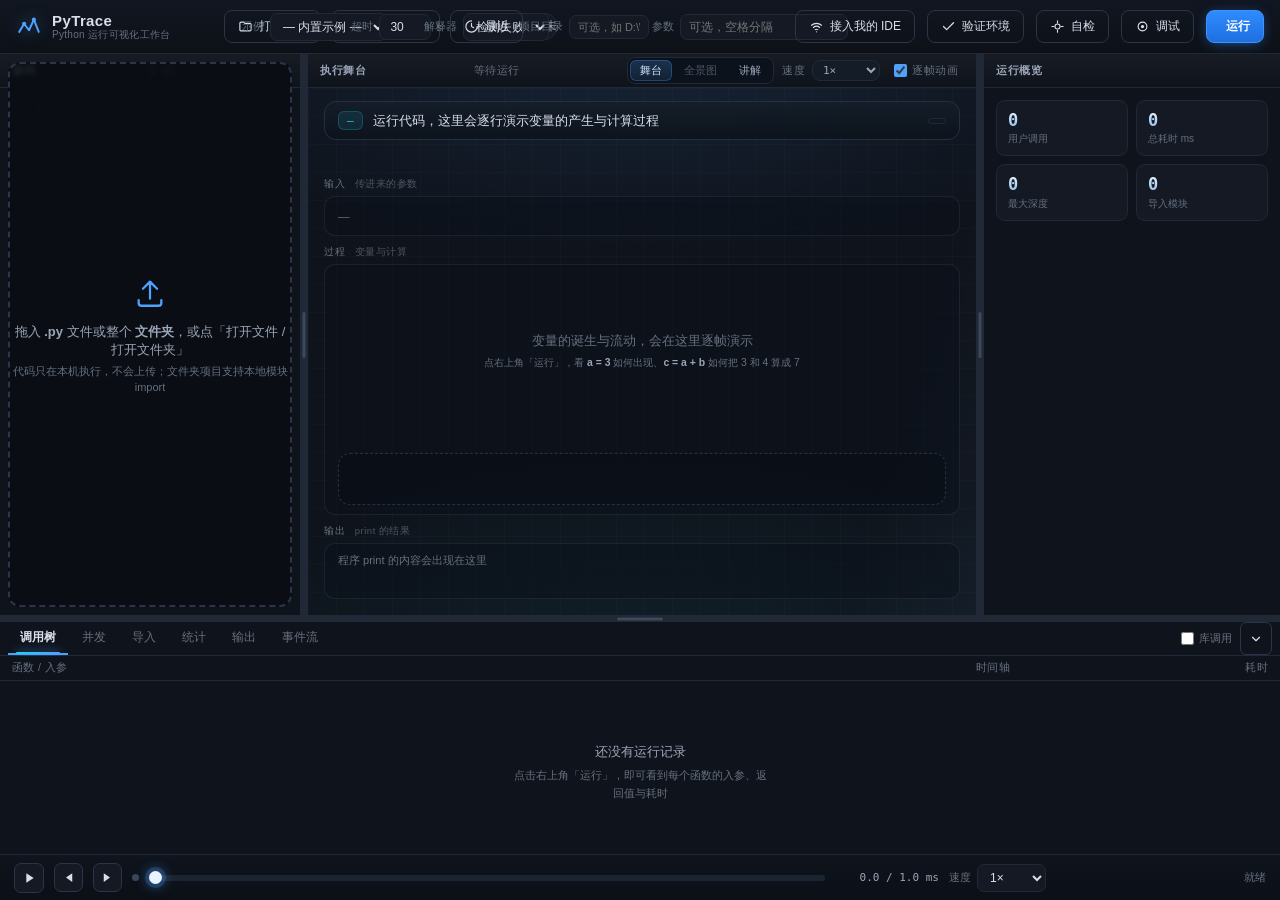
==== web/index.html @ df333ce7 "Add files via upload" ====
<!DOCTYPE html>
<html lang="zh-CN">
<head>
<meta charset="utf-8"/>
<meta name="viewport" content="width=device-width, initial-scale=1"/>
<title>PyTrace · Python 运行可视化工作台</title>
<link rel="icon" href="/web/favicon.svg" type="image/svg+xml"/>
<link rel="stylesheet" href="/web/style.css"/>
</head>
<body>
<div class="scan-beam" id="scanBeam"></div>
<div id="app">

  <!-- ================= 顶栏 ================= -->
  <header class="topbar">
    <div class="brand">
      <span class="logo">
        <svg viewBox="0 0 32 32" width="26" height="26" aria-hidden="true">
          <path d="M4 22 L10 12 L16 20 L22 7 L28 22" fill="none" stroke="currentColor" stroke-width="2.4"
                stroke-linecap="round" stroke-linejoin="round"/>
          <circle cx="10" cy="12" r="2.6" fill="currentColor"/>
          <circle cx="22" cy="7" r="2.6" fill="currentColor"/>
        </svg>
      </span>
      <div class="brand-text">
        <b>PyTrace <span class="demo-badge" id="demoBadge" hidden>在线演示</span></b>
        <small>Python 运行可视化工作台</small>
      </div>
    </div>

    <div class="filebar">
      <button class="btn ghost" id="btnOpen" title="打开本地 .py 文件（也可以直接拖进来）">
        <svg viewBox="0 0 24 24" width="15" height="15"><path d="M3 7a2 2 0 012-2h4l2 2h8a2 2 0 012 2v8a2 2 0 01-2 2H5a2 2 0 01-2-2z" fill="none" stroke="currentColor" stroke-width="1.8" stroke-linejoin="round"/></svg>
        打开文件
      </button>
      <button class="btn ghost" id="btnOpenDir" title="打开整个项目文件夹（支持本地模块 import）">
        <svg viewBox="0 0 24 24" width="15" height="15"><path d="M3 7a2 2 0 012-2h4l2 2h8a2 2 0 012 2v8a2 2 0 01-2 2H5a2 2 0 01-2-2z" fill="none" stroke="currentColor" stroke-width="1.8" stroke-linejoin="round"/></svg>
        打开文件夹
      </button>
      <div class="recent-wrap" id="recentWrap">
        <button class="btn ghost" id="btnRecent" title="最近打开的项目 / 文件，点一下直接恢复">
          <svg viewBox="0 0 24 24" width="15" height="15"><path d="M12 3a9 9 0 109 9M12 7v5l3.5 2" fill="none" stroke="currentColor" stroke-width="1.8" stroke-linecap="round"/></svg>
          最近
        </button>
        <div class="recent-panel" id="recentPanel" hidden>
          <div class="rp-head">
            <span>最近打开</span>
            <button id="rpClear" class="rp-clear" title="清空最近记录">清空</button>
          </div>
          <div class="rp-list" id="rpList"></div>
          <div class="rp-empty" id="rpEmpty">还没有记录 —— 打开文件夹 / 文件后会自动出现在这里</div>
        </div>
      </div>
      <span class="chip" id="fileChip">未选择文件</span>
      <select id="entrySel" hidden title="选择作为入口运行的文件"></select>
      <input type="file" id="fileInput" accept=".py,.txt" multiple hidden/>
      <input type="file" id="dirInput" webkitdirectory multiple hidden/>
    </div>

    <div class="runbar">
      <label class="mini">示例
        <select id="sampleSel"><option value="">— 内置示例 —</option></select>
      </label>
      <label class="mini">超时
        <input type="number" id="timeoutInput" value="30" min="1" max="120" step="1"/>s
      </label>
      <label class="mini" title="选一个能跑你这份代码的 Python（项目内虚拟环境 / IDE 配置的那个）">解释器
        <select id="interpSel"><option value="">自动检测中…</option></select>
      </label>
      <label class="mini" title="填你项目在磁盘上的真实路径，PyTrace 就会在你的项目目录里原地运行（相对路径、本地包、数据文件全部正常）">项目目录
        <input type="text" id="rootInput" placeholder="可选，如 D:\\work\\myproj" spellcheck="false"/>
      </label>
      <label class="mini" title="命令行参数（sys.argv）：脚本里用 argparse / sys.argv 接收参数时在这里填，多个参数用空格隔开，例如 -h 或 data.txt --verbose">参数
        <input type="text" id="argvInput" placeholder="可选，空格分隔" spellcheck="false"/>
      </label>
      <button class="btn ghost" id="btnLive" title="在你自己的 IDE / 终端里跑你的代码，PyTrace 把运行过程实时投到这里（环境 100% 是你自己的）">
        <svg viewBox="0 0 24 24" width="15" height="15"><path d="M4 10a12 12 0 0116 0M7 13.5a8 8 0 0110 0M10 17a4 4 0 014 0M12 20.5h.01" fill="none" stroke="currentColor" stroke-width="1.8" stroke-linecap="round"/></svg>
        接入我的 IDE
      </button>
      <button class="btn ghost" id="btnEnvCheck" title="用选中的解释器逐个验证代码里的 import，确认这份代码在你这里真的能跑">
        <svg viewBox="0 0 24 24" width="15" height="15"><path d="M4 12l5 5L20 6" fill="none" stroke="currentColor" stroke-width="2" stroke-linecap="round" stroke-linejoin="round"/></svg>
        验证环境
      </button>
      <button class="btn ghost" id="btnSelfTest" title="一键自检：逐步验证「解释器 → 探针 → 最小脚本采集」整条链路，每步给出命令与原始输出">
        <svg viewBox="0 0 24 24" width="15" height="15"><path d="M12 3v3M12 18v3M3 12h3M18 12h3M12 8a4 4 0 100 8 4 4 0 000-8z" fill="none" stroke="currentColor" stroke-width="1.8" stroke-linecap="round"/></svg>
        自检
      </button>
      <button class="btn ghost" id="btnDebug" title="断点调试：先在左边行号上点一下打红点，再点运行——程序会真的停在断点处等你（F8 继续 / F9 单步）">
        <svg viewBox="0 0 24 24" width="15" height="15"><circle cx="12" cy="12" r="7" fill="none" stroke="currentColor" stroke-width="1.8"/><circle cx="12" cy="12" r="2.6" fill="currentColor"/></svg>
        调试
      </button>
      <button class="btn primary" id="btnRun">
        <svg viewBox="0 0 24 24" width="15" height="15"><path d="M8 5l11 7-11 7z" fill="currentColor"/></svg>
        运行
      </button>
      <button class="btn danger" id="btnStop" hidden>
        <svg viewBox="0 0 24 24" width="13" height="13"><rect x="6" y="6" width="12" height="12" rx="1.5" fill="currentColor"/></svg>
        停止
      </button>
      <span class="chip py" id="pyChip" hidden></span>
      <span class="chip" id="verChip" title="当前 PyTrace 版本号：遇到问题时先确认两边版本一致" hidden></span>
    </div>
  </header>

  <!-- 调试工具条：只在"程序停在断点"时出现。人在看代码，代码在等他。 -->
  <div class="dbg-bar" id="dbgBar" hidden>
    <span class="dbg-dot"></span>
    <span class="dbg-msg" id="dbgMsg">已暂停</span>
    <div class="dbg-btns">
      <button class="dbg-btn go" id="dbgGo" title="继续运行到下一个断点（F8）">继续</button>
      <button class="dbg-btn" id="dbgOver" title="单步跳过：执行这一行，不进入它调用的函数（F9）">单步跳过</button>
      <button class="dbg-btn" id="dbgInto" title="单步进入：钻进这一行调用的函数里（Shift+F9）">单步进入</button>
      <button class="dbg-btn" id="dbgOut" title="单步跳出：把当前函数跑完，回到调用它的地方（Alt+F9）">单步跳出</button>
      <button class="dbg-btn stop" id="dbgStop" title="停止本次运行（已采集的过程会保留）">停止</button>
    </div>
    <span class="dbg-hint">暂停期间不计超时</span>
  </div>

  <!-- 变量时间旅行：点变量卡片上的 ⟲ 弹出，回答「这个值什么时候被谁改的」 -->
  <div class="vtt-panel" id="vttPanel" hidden>
    <div class="vtt-head">
      <span class="vtt-ico">🕘</span>
      <b id="vttName"></b>
      <span class="vtt-sub">的变化轨迹 · 点任意一条回到那一刻</span>
      <button id="vttClose" title="关闭（Esc）">×</button>
    </div>
    <div class="vtt-list" id="vttList"></div>
    <div class="vtt-empty" id="vttEmpty">这个变量在本次运行里没有记录到变化</div>
  </div>

  <!-- 内存引用图：点变量卡片上的 🔗 弹出，Python Tutor 式指针图（谁指向谁、谁和谁共享） -->
  <div class="ref-panel" id="refsPanel" hidden>
    <div class="ref-head">
      <span class="ref-ico">🔗</span>
      <b id="refsName"></b>
      <span class="ref-sub">内存引用图 · 虚线边 = 指向同一个对象（共享引用）</span>
      <button id="refsClose" title="关闭（Esc）">×</button>
    </div>
    <div class="ref-body" id="refsBody"></div>
    <div class="ref-legend">
      <span><i class="lg-line"></i>引用</span>
      <span><i class="lg-dash"></i>指向已有对象（共享 / 回边）</span>
      <span><i class="lg-alias"></i>与其他变量共享</span>
    </div>
    <div class="ref-empty" id="refsEmpty" hidden></div>
  </div>

  <!-- ================= 主体：左源码 / 中舞台 / 右详情 / 底部面板 ================= -->
  <main class="layout">

    <!-- 左：源码 -->
    <section class="pane pane-code">
      <div class="pane-head">
        <span class="ph-title">源码</span>
        <span class="ph-meta" id="codeMeta">—</span>
        <div class="ph-right">
          <button class="btn tiny ghost" id="btnCloseFile" title="关闭当前打开的文件/项目" hidden>
            <svg viewBox="0 0 24 24" width="12" height="12"><path d="M6 6l12 12M18 6L6 18" fill="none" stroke="currentColor" stroke-width="2" stroke-linecap="round"/></svg>
            关闭
          </button>
        </div>
      </div>
      <div class="code-wrap">
        <!-- 文件树：显示已打开的单文件 / 文件夹项目内容 -->
        <aside class="filetree" id="fileTree" hidden>
          <div class="ft-head">
            <span>文件</span>
            <span class="ft-cnt" id="ftCount"></span>
          </div>
          <div class="ft-body" id="ftBody"></div>
        </aside>
        <div class="editor" id="editor">
          <div class="ft-handle" id="ftHandle" title="展开文件树">›</div>
          <svg class="flow-layer" id="flowLayer" aria-hidden="true"></svg>
          <div class="exec-cursor" id="execCursor"></div>
          <div class="lines" id="lines"></div>
        </div>
      </div>
      <div class="dropzone" id="dropzone">
        <div class="dz-inner">
          <svg viewBox="0 0 24 24" width="34" height="34"><path d="M12 16V4m0 0L7 9m5-5l5 5M4 17v2a2 2 0 002 2h12a2 2 0 002-2v-2" fill="none" stroke="currentColor" stroke-width="1.6" stroke-linecap="round" stroke-linejoin="round"/></svg>
          <p>拖入 <b>.py</b> 文件或整个 <b>文件夹</b>，或点「打开文件 / 打开文件夹」</p>
          <small>代码只在本机执行，不会上传；文件夹项目支持本地模块 import</small>
        </div>
      </div>
    </section>

    <!-- 可拖拽分隔条：拖动调节左栏宽度，双击复位 -->
    <div class="vdrag" id="dragL" title="拖动调节源码栏宽度 · 双击复位"></div>

    <!-- 中：执行舞台 -->
    <section class="pane pane-stage">
      <div class="pane-head">
        <span class="ph-title">执行舞台</span>
        <span class="ph-meta" id="stageMeta">等待运行</span>
        <div class="ph-right">
          <div class="seg" id="stageSeg" title="「舞台」看逐行执行；「全景图」看整个项目谁调用谁、跑过哪些文件；「讲解」不运行也能逐段读懂代码">
            <button class="seg-b active" data-view="stage">舞台</button>
            <button class="seg-b" data-view="graph">全景图</button>
            <button class="seg-b" data-view="doc">讲解</button>
          </div>
          <label class="switch" id="stageSpeedWrap" title="手动调节动画播放速度">
            <span class="spd-lab">速度</span>
            <select id="stageSpeed">
              <option value="0.5">0.5×</option>
              <option value="0.75">0.75×</option>
              <option value="1" selected>1×</option>
              <option value="1.5">1.5×</option>
              <option value="2">2×</option>
              <option value="3">3×</option>
            </select>
          </label>
          <label class="switch" id="stageAnimToggle" title="关闭后只显示结果，不播放逐帧动画">
            <input type="checkbox" id="stageAnim" checked/><span>逐帧动画</span>
          </label>
        </div>
      </div>

      <div class="stage" id="stage">
        <div class="stage-bg"></div>

        <!-- 当前执行行 -->
        <div class="stage-head" id="stageHead">
          <span class="sh-no" id="shNo">—</span>
          <code class="sh-code" id="shCode">运行代码，这里会逐行演示变量的产生与计算过程</code>
          <span class="sh-badge" id="shBadge"></span>
        </div>

        <!-- 作用域面包屑 + 传参提示 -->
        <div class="stage-scope" id="stageScope"></div>

        <!-- 新手说明卡片：这一步在干什么 -->
        <div class="stage-explain" id="stageExplain" hidden>
          <span class="se-icon">💡</span>
          <div class="se-body" id="stageExplainBody"></div>
        </div>

        <!-- 演出画布：输入 / 过程 / 输出 三块 -->
        <div class="stage-canvas">
          <div class="blk blk-in">
            <span class="blk-t">输入<i>传进来的参数</i></span>
            <div class="blk-b in-box" id="stageIn"><span class="in-ph">—</span></div>
          </div>
          <div class="blk blk-proc">
            <span class="blk-t">过程<i>变量与计算</i></span>
            <div class="blk-b proc-box">
              <div class="vars" id="stageVars"></div>
              <div class="expr" id="stageExpr"></div>
            </div>
          </div>
          <div class="blk blk-out">
            <span class="blk-t">输出<i>print 的结果</i></span>
            <div class="blk-b out-box" id="stageOut">
              <span class="ob-ph" id="stageOutPh">程序 print 的内容会出现在这里</span>
              <div class="ob-lines" id="stageOutLines"></div>
            </div>
          </div>
        </div>

        <!-- 飞行气泡层 -->
        <div class="stage-fx" id="stageFx"></div>

        <div class="stage-empty" id="stageEmpty">
          <p>变量的诞生与流动，会在这里逐帧演示</p>
          <small>点右上角「运行」，看 <b>a = 3</b> 如何出现、<b>c = a + b</b> 如何把 3 和 4 算成 7</small>
        </div>

        <!-- ============ 项目全景图：谁调用谁 + 运行覆盖 ============ -->
        <div class="graph-view" id="graphView" hidden>
          <div class="gv-bar">
            <div class="gv-head">
              <b>项目全景图</b>
              <small id="gvSub">—</small>
            </div>
            <div class="gv-legend">
              <span class="lg"><i class="dot start"></i>启动入口</span>
              <span class="lg"><i class="dot mod"></i>模块</span>
              <span class="lg"><i class="dot orph"></i>独立脚本</span>
              <span class="lg"><i class="ln imp"></i>import</span>
              <span class="lg"><i class="ln call"></i>调用</span>
              <span class="lg"><i class="ln spawn" title="代码里以字符串路径启动它（subprocess / os.system）"></i>子进程启动</span>
            </div>
            <div class="gv-acts">
              <label class="mini" title="一次最多跑多少个入口（每个入口都是一次真实执行，大项目会慢）">上限
                <select id="gvLimit">
                  <option value="5">5 个</option>
                  <option value="10" selected>10 个</option>
                  <option value="20">20 个</option>
                  <option value="999">全部</option>
                </select>
              </label>
              <button class="btn tiny ghost" id="gvFit" title="缩放复位到适应窗口">适应</button>
              <button class="btn tiny ghost" id="gvExport"
                      title="把整个项目导出成一份自包含 HTML：全景图 + 依赖表 + 当前文件的逐段讲解">
                <svg viewBox="0 0 24 24" width="11" height="11"><path d="M12 3v11m0 0l-4-4m4 4l4-4M4 17v2a2 2 0 002 2h12a2 2 0 002-2v-2" fill="none" stroke="currentColor" stroke-width="2" stroke-linecap="round"/></svg>
                导出报告
              </button>
              <button class="btn tiny primary" id="gvRunAll" title="依次真实执行每个启动入口，把跑过的文件点亮">
                <svg viewBox="0 0 24 24" width="11" height="11"><path d="M8 5l11 7-11 7z" fill="currentColor"/></svg>
                跑全部入口
              </button>
              <button class="btn tiny danger" id="gvStop" hidden>停止</button>
            </div>
          </div>

          <div class="gv-prog" id="gvProg" hidden>
            <div class="gv-pbar"><i id="gvPbar"></i></div>
            <span id="gvProgTxt"></span>
          </div>

          <div class="gv-canvas" id="gvCanvas">
            <svg id="gvSvg" xmlns="http://www.w3.org/2000/svg"></svg>
            <div class="gv-empty" id="gvEmpty" hidden></div>
            <aside class="gv-detail" id="gvDetail" hidden></aside>
          </div>

          <div class="gv-foot" id="gvFoot">
            单击节点看详情 · 双击打开文件 · 空白处拖动平移 · 滚轮缩放
          </div>
        </div>

        <!-- ============ 阅读模式：不运行，逐段讲解 ============ -->
        <div class="doc-view" id="docView" hidden>
          <div class="dv-bar">
            <div class="dv-head">
              <b>逐段讲解</b>
              <small id="dvSub">不运行代码，直接读懂它在干什么</small>
            </div>
            <div class="dv-acts">
              <select id="dvFile" hidden title="切换要讲解的文件"></select>
              <button class="btn tiny ghost" id="dvToggleAll" title="展开/收起所有代码块">展开代码</button>
              <button class="btn tiny ghost" id="dvCopy" title="把整篇讲解复制成纯文本">复制全文</button>
              <button class="btn tiny ghost" id="dvRefresh" title="重新分析当前文件">重新分析</button>
              <button class="btn tiny primary" id="dvExport"
                      title="导出为一份自包含 HTML：讲解 + 代码旁注 + 项目全景图，可离线打开、打印成 PDF">
                <svg viewBox="0 0 24 24" width="11" height="11"><path d="M12 3v11m0 0l-4-4m4 4l4-4M4 17v2a2 2 0 002 2h12a2 2 0 002-2v-2" fill="none" stroke="currentColor" stroke-width="2" stroke-linecap="round"/></svg>
                导出报告
              </button>
            </div>
          </div>
          <div class="dv-body">
            <aside class="dv-outline" id="dvOutline"></aside>
            <main class="dv-main" id="dvMain"></main>
          </div>
          <div class="dv-foot" id="dvFoot">
            点左侧目录跳段 · 点行号在左边源码里定位 · 行右侧的灰色文字是这一行在干什么
          </div>
        </div>
      </div>
    </section>

    <!-- 可拖拽分隔条：拖动调节右栏宽度，双击复位 -->
    <div class="vdrag" id="dragR" title="拖动调节检查器宽度 · 双击复位"></div>

    <!-- 右：检查器 -->
    <aside class="pane pane-inspect">
      <div class="pane-head">
        <span class="ph-title" id="inspectTitle">运行概览</span>
        <button class="btn tiny ghost" id="btnClearSel" title="返回概览" hidden>×</button>
      </div>
      <div class="inspect-body" id="inspectBody">
        <div class="kpi-grid" id="kpiGrid">
          <div class="kpi"><b id="kpiCalls">0</b><span>用户调用</span></div>
          <div class="kpi"><b id="kpiDur">0</b><span>总耗时 ms</span></div>
          <div class="kpi"><b id="kpiDepth">0</b><span>最大深度</span></div>
          <div class="kpi"><b id="kpiImports">0</b><span>导入模块</span></div>
        </div>
        <div id="inspectDetail">
        </div>
      </div>
    </aside>

    <!-- 底部：全部面板 -->
    <section class="dock" id="dock">
      <div class="hdrag" id="dragDock" title="拖动调整底部面板高度，双击复位"></div>
      <div class="tabs" id="tabs">
        <button class="tab active" data-tab="tree">调用树</button>
        <button class="tab" data-tab="conc">并发</button>
        <button class="tab" data-tab="imports">导入</button>
        <button class="tab" data-tab="stats">统计</button>
        <button class="tab" data-tab="output">输出</button>
        <button class="tab" data-tab="events">事件流</button>
        <div class="tab-spacer"></div>
        <label class="switch" id="libToggle" title="是否显示对标准库/三方库的调用">
          <input type="checkbox" id="showLib"/><span>库调用</span>
        </label>
        <button class="btn tiny ghost dock-toggle" id="dockToggle" title="折叠 / 展开底部面板">
          <svg viewBox="0 0 24 24" width="14" height="14"><path d="M6 9l6 6 6-6" fill="none" stroke="currentColor" stroke-width="2" stroke-linecap="round" stroke-linejoin="round"/></svg>
        </button>
      </div>

      <div class="tab-panels">
        <!-- 调用树 -->
        <div class="panel active" data-panel="tree">
          <div class="tree-head">
            <span class="col-fn">函数 / 入参</span>
            <span class="col-bar">时间轴</span>
            <span class="col-dur">耗时</span>
          </div>
          <div class="tree-body" id="treeBody">
            <div class="empty" id="treeEmpty">
              <p>还没有运行记录</p>
              <small>点击右上角「运行」，即可看到每个函数的入参、返回值与耗时</small>
            </div>
          </div>
        </div>

        <!-- 并发：线程 / asyncio 任务泳道时间线（单线程同步代码显示空态） -->
        <div class="panel" data-panel="conc">
          <div class="panel-scroll" id="concBody">
            <div class="empty" id="concEmpty"><p>本次运行是单线程同步代码</p><small>用到 threading / asyncio 时，这里会按「线程 / 任务」分泳道展示执行时间线——谁在什么时候跑、在哪里交错</small></div>
          </div>
        </div>

        <!-- 导入 -->
        <div class="panel" data-panel="imports">
          <div class="panel-scroll" id="importsBody">
            <div class="empty"><p>暂无导入记录</p><small>运行后这里会列出 import 的模块、耗时与来源路径</small></div>
          </div>
        </div>

        <!-- 统计 -->
        <div class="panel" data-panel="stats">
          <div class="panel-scroll" id="statsBody">
            <div class="empty"><p>暂无统计数据</p><small>运行结束后生成调用耗时排行</small></div>
          </div>
        </div>

        <!-- 输出 -->
        <div class="panel" data-panel="output">
          <div class="console" id="consoleBody">
            <div class="empty"><p>暂无输出</p><small>程序里的 print() / stderr 会实时显示在这里</small></div>
          </div>
        </div>

        <!-- 事件流 -->
        <div class="panel" data-panel="events">
          <div class="ev-body" id="eventsBody">
            <div class="empty"><p>暂无事件</p><small>记录每一次函数调用、返回、异常与导入</small></div>
          </div>
        </div>
      </div>
    </section>
  </main>

  <!-- ================= 播放控制条 ================= -->
  <footer class="playbar">
    <button class="btn icon" id="btnPlay" title="播放 / 暂停（空格）">
      <svg viewBox="0 0 24 24" width="16" height="16" id="playIcon"><path d="M8 5l11 7-11 7z" fill="currentColor"/></svg>
    </button>
    <button class="btn icon" id="btnPrev" title="上一步">
      <svg viewBox="0 0 24 24" width="15" height="15"><path d="M18 5v14L8 12zM6 5v14" fill="currentColor"/></svg>
    </button>
    <button class="btn icon" id="btnNext" title="下一步">
      <svg viewBox="0 0 24 24" width="15" height="15"><path d="M6 5v14l10-7zM18 5v14" fill="currentColor"/></svg>
    </button>
    <span class="live-dot" id="liveDot" title="实时跟随"></span>
    <input type="range" id="scrub" min="0" max="1000" value="1000"/>
    <span class="clock" id="clock">0 / 0 ms</span>
    <label class="mini">速度
      <select id="speedSel">
        <option value="0.25">0.25×</option>
        <option value="0.5">0.5×</option>
        <option value="1" selected>1×</option>
        <option value="2">2×</option>
        <option value="4">4×</option>
        <option value="8">8×</option>
      </select>
    </label>
    <span class="now" id="nowLabel">就绪</span>
  </footer>
</div>

<div class="toast-wrap" id="toastWrap"></div>

<!-- 接入我的 IDE：在自己进程里跑，事件投到这里 -->
<div class="live-overlay" id="liveOverlay" hidden>
  <div class="live-panel">
    <div class="lv-head">
      <span class="lv-title">📡 接入我的 IDE</span>
      <button class="btn tiny ghost" id="btnLiveClose">×</button>
    </div>
    <p class="lv-sub">在你的解释器、你的目录里照常运行你的代码，PyTrace 只在旁边观测 ——
       环境 100% 是你自己的（conda / venv / IDE 配置全都一致），事件实时投到本界面。</p>

    <div class="lv-way">
      <b>方式一 · 命令行运行（推荐，信息最全）</b>
      <div class="lv-cmd" id="cmdCli"><code>python -m pytrace main.py</code>
        <button class="btn tiny ghost" data-copy="cmdCli">复制</button></div>
      <small>在 PyTrace 目录下执行；或先把 PyTrace 目录加进 PYTHONPATH：
        <code id="cmdPath">PYTHONPATH=/path/to/PyTrace python -m pytrace main.py</code></small>
    </div>

    <div class="lv-way">
      <b>方式二 · 代码注入（在 IDE 里点运行就行）</b>
      <div class="lv-cmd"><code>import sys; sys.path.insert(0, r"<span id="cmdHome">PyTrace 所在目录</span>")
import pytrace; pytrace.attach()</code>
        <button class="btn tiny ghost" data-copy="cmdCode">复制</button></div>
      <small>加在脚本最前面，之后整个脚本的执行都会被投到这里的舞台。</small>
    </div>

    <div class="lv-status" id="liveStatus">
      <span class="lv-dot wait"></span><span id="liveStatusText">等待你的进程接入…</span>
    </div>
  </div>
</div>
<script src="/web/app.js"></script>
</body>
</html>
---- web/style.css ----
/* ==========================================================================
   PyTrace · 运行可视化工作台  样式表
   深色为主、三栏布局、轻量动画
   ========================================================================== */
:root{
  --bg:#0a0d13;
  --bg-1:#0f131b;
  --bg-2:#141924;
  --bg-3:#1a2130;
  --line:#212936;
  --line-2:#2b3547;
  --text:#d8dfeb;
  --text-2:#9aa6b8;
  --dim:#66707f;
  --accent:#4ea1ff;
  --accent-2:#22d3ee;
  --ok:#34d399;
  --warn:#fbbf24;
  --err:#fb7185;
  --purple:#a78bfa;
  --mono:"JetBrains Mono","Cascadia Code",Consolas,"SF Mono",Menlo,monospace;
  --sans:-apple-system,BlinkMacSystemFont,"Segoe UI","PingFang SC","Microsoft YaHei",sans-serif;
  --row-h:22px;
  --radius:10px;
}
*{box-sizing:border-box;margin:0;padding:0}
/* hidden 属性必须真的隐藏：本文件里给元素设了 display:flex 的地方会盖掉浏览器默认的
   [hidden]{display:none}，导致「隐藏」的元素仍占位、挡住点击（全景图的空态层就踩过这个坑） */
[hidden]{display:none !important}
html,body{height:100%}
body{
  background:
    radial-gradient(1100px 520px at 12% -8%, rgba(78,161,255,.11), transparent 62%),
    radial-gradient(900px 480px at 88% 108%, rgba(34,211,238,.075), transparent 60%),
    var(--bg);
  background-attachment:fixed;
  color:var(--text);
  font-family:var(--sans);
  font-size:13px;
  overflow:hidden;
  -webkit-font-smoothing:antialiased;
}
button,select,input{font-family:inherit;font-size:12px;color:inherit}
::-webkit-scrollbar{width:10px;height:10px}
::-webkit-scrollbar-track{background:transparent}
::-webkit-scrollbar-thumb{background:#28313f;border-radius:6px;border:2px solid var(--bg-1)}
::-webkit-scrollbar-thumb:hover{background:#374456}

#app{
  height:100vh;
  display:grid;
  grid-template-rows:54px minmax(0,1fr) 46px;
}

/* ============================ 顶栏 ============================ */
.topbar{
  display:flex;align-items:center;gap:18px;
  padding:0 16px;
  background:linear-gradient(180deg,#111621,#0d1117);
  border-bottom:1px solid var(--line);
  z-index:20;
  /* 窄窗口兜底：顶栏内部横向滚动，绝不允许把整个页面撑出横向滚动条 */
  min-width:0;overflow-x:auto;overflow-y:hidden;scrollbar-width:none;
}
.topbar::-webkit-scrollbar{display:none}
.brand{display:flex;align-items:center;gap:10px;min-width:190px}
.logo{color:var(--accent);display:flex;filter:drop-shadow(0 0 8px rgba(78,161,255,.45))}
.brand-text{display:flex;flex-direction:column;line-height:1.15}
.brand-text b{font-size:15px;letter-spacing:.4px}
.brand-text small{font-size:10px;color:var(--dim);letter-spacing:.3px}

.filebar{display:flex;align-items:center;gap:10px;flex:1;min-width:0}
.chip{
  font-family:var(--mono);font-size:11.5px;
  padding:5px 11px;border-radius:20px;
  background:var(--bg-2);border:1px solid var(--line);
  color:var(--text-2);white-space:nowrap;overflow:hidden;text-overflow:ellipsis;max-width:320px;
}
.chip.on{color:var(--accent-2);border-color:#1e3a4d;background:#0e1b23}
.chip.sim{
  color:#f6c177;border-color:#4a3b1e;background:rgba(50,38,12,.55);
  font-weight:700;animation:simglow 2.4s ease-in-out infinite;
}
@keyframes simglow{0%,100%{box-shadow:0 0 0 rgba(246,193,119,0)}50%{box-shadow:0 0 14px rgba(246,193,119,.35)}}

.runbar{display:flex;align-items:center;gap:12px;flex:0 1 auto;min-width:0}
.mini{display:flex;align-items:center;gap:6px;font-size:11px;color:var(--dim);min-width:0;flex:0 1 auto;white-space:nowrap}
.mini select,.mini input{
  background:var(--bg-2);border:1px solid var(--line);border-radius:7px;
  padding:5px 8px;color:var(--text);outline:none;
  /* 长文件名 / 长解释器名不允许把顶栏撑出屏幕（此前「示例」「解释器」下拉曾把整页撑到 2000px+） */
  max-width:200px;
}
.mini input[type=number]{width:52px;max-width:52px;text-align:center}
#rootInput{width:150px;min-width:80px}
.mini select:focus,.mini input:focus{border-color:#33506e}

.btn{
  display:inline-flex;align-items:center;gap:6px;
  padding:7px 13px;border-radius:8px;border:1px solid var(--line-2);
  background:var(--bg-3);color:var(--text);cursor:pointer;
  transition:.15s;white-space:nowrap;
}
.btn:hover{background:#222c3c;border-color:#3a4759}
.btn:active{transform:translateY(1px)}
.btn.primary{
  background:linear-gradient(180deg,#2f8bff,#1f6fe0);
  border-color:#3d94ff;color:#fff;font-weight:600;
  box-shadow:0 2px 14px -4px rgba(47,139,255,.75);
}
.btn.primary:hover{background:linear-gradient(180deg,#4098ff,#2a7bee)}
.btn.primary:disabled{opacity:.45;cursor:not-allowed;box-shadow:none}
.btn.danger{background:#3a1620;border-color:#6b2130;color:#ff9aa9}
.btn.danger:hover{background:#4a1a27}
.btn.ghost{background:transparent}
.btn.tiny{padding:2px 8px;font-size:14px;line-height:1.2;border-radius:6px}
.btn.icon{padding:6px;border-radius:7px;background:var(--bg-2)}
.btn.icon:hover{background:var(--bg-3)}

/* ============================ 主体布局 ============================ */
.layout{
  display:grid;
  grid-template-columns:minmax(280px,.86fr) minmax(400px,1.42fr) 306px;
  gap:1px;background:var(--line);min-height:0;
}
.pane{background:var(--bg-1);display:flex;flex-direction:column;min-height:0;min-width:0}
.pane-head{
  height:34px;flex:0 0 34px;display:flex;align-items:center;justify-content:space-between;
  padding:0 12px;border-bottom:1px solid var(--line);
  font-size:11px;color:var(--text-2);letter-spacing:.5px;text-transform:uppercase;
}
.ph-meta{font-family:var(--mono);font-size:10.5px;color:var(--dim);text-transform:none}
.ph-title{font-weight:600}
/* 右侧控件组：之前没有任何样式，靠 inline-flex 子元素自然横排，
   一加新控件就会撑高、溢出到顶栏上（点不到）—— 这里明确成 flex 行 */
.ph-right{display:flex;align-items:center;gap:8px;min-width:0;white-space:nowrap}

/* ---------- 代码区 ---------- */
.editor{flex:1;overflow:auto;position:relative;padding:6px 0 60px}
.lines{font-family:var(--mono);font-size:12.5px;line-height:var(--row-h)}
.ln{display:flex;position:relative;min-height:var(--row-h);white-space:pre;transition:background .12s}
.ln .no{
  flex:0 0 58px;text-align:right;padding-right:16px;
  color:#41505f;user-select:none;font-size:11.5px;
}
.ln .txt{padding-right:16px;color:#c9d3e0}
.ln .callmark{
  position:absolute;left:48px;top:50%;transform:translateY(-50%);
  width:0;height:0;border-left:5px solid var(--purple);
  border-top:3.5px solid transparent;border-bottom:3.5px solid transparent;
  opacity:.85;
}
.ln.hl{background:linear-gradient(90deg,rgba(78,161,255,.20),rgba(78,161,255,.03))}
.ln.hl::before{content:"";position:absolute;left:0;top:0;bottom:0;width:2px;background:var(--accent)}
.ln.hl .no{color:var(--accent)}
.ln.def{cursor:pointer}
.ln.def:hover{background:#151c28}
.ln.err{background:rgba(251,113,133,.14)}
.ln.err::before{content:"";position:absolute;left:0;top:0;bottom:0;width:2px;background:var(--err)}

/* 语法着色 */
.tk-kw{color:#c792ea}
.tk-def{color:#82aaff}
.tk-str{color:#c3e88d}
.tk-num{color:#f78c6c}
.tk-com{color:#4b5a6b;font-style:italic}
.tk-fn{color:#ffcb6b}
.tk-bi{color:#89ddff}
.tk-op{color:#89ddff}
.tk-dec{color:#f78c6c}
.tk-self{color:#f07178;font-style:italic}

.dropzone{
  position:absolute;inset:0;display:none;place-items:center;
  background:rgba(10,13,19,.86);backdrop-filter:blur(2px);
  border:2px dashed var(--line-2);margin:8px;border-radius:12px;
  cursor:pointer;z-index:5;
}
.dropzone.show{display:grid}
.dz-inner{text-align:center;color:var(--text-2)}
.dz-inner svg{color:var(--accent);margin-bottom:10px}
.dz-inner p{margin-bottom:4px}
.dz-inner small{color:var(--dim);font-size:11px}

/* ---------- 标签页 ---------- */
.tabs{
  height:34px;flex:0 0 34px;display:flex;align-items:stretch;gap:2px;
  padding:0 8px;border-bottom:1px solid var(--line);background:var(--bg-1);
}
.tab{
  background:none;border:none;border-bottom:2px solid transparent;
  color:var(--dim);padding:0 12px;cursor:pointer;font-size:12px;transition:.15s;
}
.tab:hover{color:var(--text-2)}
.tab.active{color:var(--text);border-bottom-color:var(--accent);font-weight:600}
.tab-spacer{flex:1}
.switch{display:flex;align-items:center;gap:5px;font-size:11px;color:var(--dim);cursor:pointer;padding-right:6px}
.switch input{accent-color:var(--accent);width:13px;height:13px}

.tab-panels{flex:1;min-height:0;position:relative}
.panel{position:absolute;inset:0;display:none;flex-direction:column;min-height:0}
.panel.active{display:flex}
.panel-scroll{flex:1;overflow:auto;padding:12px}

/* ---------- 调用树 ---------- */
.tree-head{
  display:grid;grid-template-columns:1fr 210px 74px;gap:8px;
  padding:5px 12px;font-size:10.5px;color:var(--dim);
  border-bottom:1px solid var(--line);background:var(--bg-1);letter-spacing:.4px;
}
.tree-head .col-dur{text-align:right}
.tree-body{flex:1;overflow:auto;padding:2px 0 40px;position:relative}
.tree-row{
  display:grid;grid-template-columns:1fr 210px 74px;gap:8px;align-items:center;
  height:25px;padding:0 12px;cursor:pointer;position:relative;
  border-left:2px solid transparent;
}
.tree-row:hover{background:#151b26}
.tree-row.sel{background:#17263a;border-left-color:var(--accent)}
.tree-row.active{background:rgba(78,161,255,.10);border-left-color:var(--accent-2)}
.tree-row.ext .fn-name{color:#7f8b9c}
.tree-row.ext{opacity:.72}
.tree-row.exc .fn-name{color:var(--err)}
.fn-cell{display:flex;align-items:center;gap:6px;overflow:hidden;padding-left:calc(var(--d,0) * 13px)}
.tw{color:#39465a;font-size:9px;flex:0 0 auto}
.fn-name{font-family:var(--mono);font-size:12px;color:var(--text);white-space:nowrap}
.fn-args{
  font-family:var(--mono);font-size:11px;color:var(--dim);
  white-space:nowrap;overflow:hidden;text-overflow:ellipsis;flex:1;min-width:0;
}
.fn-badge{
  font-size:9.5px;padding:1px 5px;border-radius:4px;background:#1e2735;
  color:var(--text-2);flex:0 0 auto;font-family:var(--mono);
}
.fn-badge.cls{background:#2a2140;color:var(--purple)}
.fn-badge.lib{background:#1b222e;color:#6b7a8d}
.fn-badge.exc{background:#3a1620;color:var(--err)}
.bar-cell{padding-right:4px}
.bar{position:relative;height:7px;background:#161d29;border-radius:4px;overflow:hidden}
.bar i{
  position:absolute;top:0;bottom:0;border-radius:4px;
  background:linear-gradient(90deg,#2f7ae0,#4ea1ff);
  min-width:2px;transition:width .2s;
}
.bar i.lib{background:linear-gradient(90deg,#3b4757,#5b6b80)}
.bar i.slow{background:linear-gradient(90deg,#d97706,#fbbf24)}
.bar i.exc{background:linear-gradient(90deg,#be123c,#fb7185)}
.dur{font-family:var(--mono);font-size:11px;color:var(--text-2);text-align:right}
.dur.slow{color:var(--warn)}

/* ---------- 导入 ---------- */
.imp-card{
  border:1px solid var(--line);border-radius:10px;padding:10px 12px;margin-bottom:8px;
  background:var(--bg-2);
}
.imp-top{display:flex;align-items:center;gap:8px;margin-bottom:5px}
.imp-name{font-family:var(--mono);font-size:12.5px;color:var(--accent-2);font-weight:600}
.imp-dur{margin-left:auto;font-family:var(--mono);font-size:11px;color:var(--warn)}
.imp-path{font-family:var(--mono);font-size:10.5px;color:var(--dim);word-break:break-all;line-height:1.5}
.imp-tag{font-size:9.5px;padding:1px 6px;border-radius:20px;background:#182338;color:#6ea8fe}
.imp-tag.std{background:#1b2b22;color:#5ec98a}
.imp-tag.local{background:#2b2118;color:#e0a465}
.imp-tag.warn{background:#3a1f1f;color:#ff9d9d}

/* ---------- 统计 ---------- */
.stat-cards{display:grid;grid-template-columns:repeat(auto-fit,minmax(118px,1fr));gap:8px;margin-bottom:14px}
.stat-card{background:var(--bg-2);border:1px solid var(--line);border-radius:10px;padding:10px 12px}
.stat-card b{display:block;font-size:19px;font-family:var(--mono);color:var(--text);margin-bottom:2px}
.stat-card span{font-size:10.5px;color:var(--dim)}
.sec-title{font-size:11px;color:var(--text-2);margin:16px 0 8px;letter-spacing:.5px;text-transform:uppercase;font-weight:600}
.rank-row{display:grid;grid-template-columns:1fr 110px 64px;gap:10px;align-items:center;padding:4px 0;font-size:11.5px}
.rank-row .name{font-family:var(--mono);color:var(--text);white-space:nowrap;overflow:hidden;text-overflow:ellipsis}
.rank-row .cnt{color:var(--dim);font-size:10.5px}
.rank-bar{height:8px;background:#161d29;border-radius:4px;overflow:hidden}
.rank-bar i{display:block;height:100%;background:linear-gradient(90deg,#2f7ae0,#22d3ee);border-radius:4px}
.rank-time{font-family:var(--mono);font-size:11px;color:var(--text-2);text-align:right}

/* ---------- 输出 ---------- */
.console{
  flex:1;overflow:auto;padding:10px 14px;font-family:var(--mono);font-size:12px;line-height:1.65;
  white-space:pre-wrap;word-break:break-word;color:#c6d2e0;
}
.console .sys{color:var(--dim);font-style:italic}
.console .err{color:var(--err)}
.console .ok{color:var(--ok)}
.console .warn{color:var(--warn)}

/* ---------- 事件流 ---------- */
.ev-body{flex:1;overflow:auto;padding:6px 0 40px;font-family:var(--mono);font-size:11.5px}
.ev-row{display:flex;gap:10px;padding:2px 12px;align-items:baseline;border-left:2px solid transparent}
.ev-row:hover{background:#151b26}
.ev-row.cur{background:#17263a;border-left-color:var(--accent-2)}
.ev-t{color:#41505f;flex:0 0 60px;text-align:right;font-size:10.5px}
.ev-k{flex:0 0 62px;font-size:10px;padding:1px 0;text-align:center;border-radius:3px;background:#1b2330;color:var(--text-2)}
.ev-k.call{background:#152b45;color:#6ea8fe}
.ev-k.ret{background:#152b22;color:#5ec98a}
.ev-k.exc{background:#33161f;color:#fb7185}
.ev-k.imp{background:#2b2318;color:#e0a465}
.ev-k.out{background:#1d2130;color:#9aa6b8}
.ev-x{color:var(--text-2);white-space:nowrap;overflow:hidden;text-overflow:ellipsis;flex:1}

/* ---------- 检查器 ---------- */
.pane-inspect{background:var(--bg-1)}
.inspect-body{flex:1;overflow:auto;padding:12px}
.kpi-grid{display:grid;grid-template-columns:1fr 1fr;gap:8px}
.kpi{background:var(--bg-2);border:1px solid var(--line);border-radius:9px;padding:9px 11px}
.kpi b{display:block;font-family:var(--mono);font-size:17px;color:var(--text);line-height:1.2}
.kpi span{font-size:10px;color:var(--dim)}
.hint{
  margin-top:12px;font-size:11px;line-height:1.7;color:var(--dim);
  background:#101722;border:1px dashed #233044;border-radius:9px;padding:9px 11px;
}
.hint b{color:var(--text-2)}
.sec{margin-top:14px}
.sec-h{font-size:10px;color:var(--dim);letter-spacing:.6px;text-transform:uppercase;margin-bottom:6px;display:flex;align-items:center;gap:6px}
.sec-h::after{content:"";flex:1;height:1px;background:var(--line)}

.call-card{background:var(--bg-2);border:1px solid var(--line);border-radius:10px;padding:11px 12px;margin-bottom:10px}
.call-title{font-family:var(--mono);font-size:13px;color:var(--accent);word-break:break-all;margin-bottom:2px}
.call-sub{font-family:var(--mono);font-size:10.5px;color:var(--dim);margin-bottom:9px}
.meta-grid{display:grid;grid-template-columns:1fr 1fr;gap:6px 10px;font-size:11px}
.meta-grid div{color:var(--dim)}
.meta-grid b{color:var(--text);font-family:var(--mono);font-weight:500}

/* 值树 */
.vtree{font-family:var(--mono);font-size:11.5px;line-height:1.55}
.vrow{display:flex;gap:7px;padding:1px 0;align-items:baseline}
.vk{color:#8ab4f8;flex:0 0 auto;max-width:42%;overflow:hidden;text-overflow:ellipsis;white-space:nowrap}
.vtype{font-size:9px;color:var(--dim);background:#1a2130;padding:0 4px;border-radius:3px;flex:0 0 auto}
.vval{color:#c9d3e0;word-break:break-all;flex:1;min-width:0}
.vval.s{color:#c3e88d}
.vval.n{color:#f78c6c}
.vval.b{color:#c792ea}
.vval.none{color:#5b6b7d}
.vempty{color:var(--dim);font-size:11px;font-style:italic;padding:2px 0}

/* ============================ 播放条 ============================ */
.playbar{
  display:flex;align-items:center;gap:10px;padding:0 14px;
  background:linear-gradient(180deg,#0f141d,#0b0f16);
  border-top:1px solid var(--line);
}
.live-dot{
  width:7px;height:7px;border-radius:50%;background:#39465a;flex:0 0 auto;transition:.2s;
}
.live-dot.on{background:var(--ok);box-shadow:0 0 0 3px rgba(52,211,153,.16);animation:pulse 1.4s infinite}
@keyframes pulse{50%{box-shadow:0 0 0 6px rgba(52,211,153,.04)}}
#scrub{flex:1;accent-color:var(--accent);height:4px;cursor:pointer}
.clock{font-family:var(--mono);font-size:11px;color:var(--text-2);min-width:104px;text-align:right}
.now{
  font-family:var(--mono);font-size:11px;color:var(--dim);
  min-width:210px;max-width:280px;overflow:hidden;text-overflow:ellipsis;white-space:nowrap;
  text-align:right;
}

/* ============================ 空状态 / Toast ============================ */
.empty{
  display:flex;flex-direction:column;align-items:center;justify-content:center;
  height:100%;min-height:180px;color:var(--dim);gap:6px;text-align:center;padding:20px;
}
.empty p{font-size:13px;color:var(--text-2)}
.empty small{font-size:11px;max-width:260px;line-height:1.6}

.toast-wrap{position:fixed;right:18px;bottom:60px;display:flex;flex-direction:column;gap:8px;z-index:99}
.toast{
  background:#18202c;border:1px solid var(--line-2);border-left:3px solid var(--accent);
  padding:9px 14px;border-radius:8px;font-size:12px;color:var(--text);
  box-shadow:0 8px 26px -8px #000;animation:slidein .2s ease-out;
}
.toast.err{border-left-color:var(--err)}
.toast.ok{border-left-color:var(--ok)}
@keyframes slidein{from{transform:translateX(18px);opacity:0}}

@media (max-width:1240px){
  .layout{grid-template-columns:minmax(240px,.9fr) minmax(360px,1.5fr)}
  .pane-inspect{display:none}
}

/* ==========================================================================
   动态层：执行流可视化（光路 / 光标 / 扫描 / 流动）
   ========================================================================== */

/* 顶部运行流光 */
.scan-beam{
  position:fixed;left:0;right:0;top:0;height:2px;z-index:120;pointer-events:none;
  opacity:0;transition:opacity .3s;
  background:linear-gradient(90deg,transparent,#22d3ee,#4ea1ff,#a78bfa,transparent);
  background-size:220% 100%;filter:blur(.3px);
  box-shadow:0 0 14px rgba(78,161,255,.65);
}
body.running .scan-beam{opacity:1;animation:beam 1.5s linear infinite}
@keyframes beam{0%{background-position:-120% 0}100%{background-position:220% 0}}

/* ---------- 代码区：光路层 ---------- */
.flow-layer{
  position:absolute;left:0;top:0;width:100%;height:100%;
  pointer-events:none;overflow:visible;z-index:2;
}
.flow-path{
  fill:none;stroke:url(#flowGrad);stroke-width:1.4;stroke-linecap:round;
  stroke-dasharray:4 10;opacity:.9;
  animation:flow-dash 1s linear infinite;
  filter:drop-shadow(0 0 3px rgba(78,161,255,.8));
}
.flow-path.ghost{
  stroke:#4ea1ff;stroke-width:1;opacity:.13;stroke-dasharray:none;
  animation:none;filter:none;
}
@keyframes flow-dash{to{stroke-dashoffset:-28}}

.flow-node{
  fill:#22d3ee;filter:drop-shadow(0 0 4px rgba(34,211,238,.95));
  animation:node-pulse 1.5s ease-in-out infinite;
}
.flow-node.ret{fill:#a78bfa;filter:drop-shadow(0 0 4px rgba(167,139,250,.95))}
@keyframes node-pulse{0%,100%{opacity:.55;r:2.4}50%{opacity:1;r:3.6}}

/* ---------- 代码区：执行光标 ---------- */
.exec-cursor{
  position:absolute;left:0;width:2px;height:var(--row-h);
  border-radius:2px;opacity:0;z-index:3;pointer-events:none;
  background:linear-gradient(180deg,#22d3ee,#4ea1ff);
  box-shadow:0 0 10px #4ea1ff,0 0 24px rgba(78,161,255,.5);
  transition:top .26s cubic-bezier(.22,.85,.3,1),opacity .25s;
}
.exec-cursor.on{opacity:1}
.exec-cursor::after{
  content:"";position:absolute;left:-5px;top:-7px;width:12px;height:36px;
  background:radial-gradient(closest-side,rgba(78,161,255,.55),transparent 72%);
  filter:blur(2px);
}

/* 当前行扫光 + 呼吸 */
.ln.hl{background:linear-gradient(90deg,rgba(78,161,255,.20),rgba(78,161,255,.02) 60%,transparent)}
.ln.hl::after{
  content:"";position:absolute;inset:0;pointer-events:none;z-index:1;
  background:linear-gradient(100deg,transparent 20%,rgba(120,190,255,.22) 48%,transparent 76%);
  background-size:220% 100%;
  animation:sweep 1.15s cubic-bezier(.4,0,.2,1);
}
@keyframes sweep{from{background-position:-140% 0}to{background-position:240% 0}}

/* ---------- 调用树：入场 / 活动脉冲 ---------- */
@keyframes row-in{from{opacity:0;transform:translateX(-10px)}to{opacity:1;transform:none}}
.tree-row.enter{animation:row-in .28s cubic-bezier(.2,.8,.3,1) both}

.tree-row.active{
  background:linear-gradient(90deg,rgba(78,161,255,.16),rgba(78,161,255,.02));
  border-left-color:var(--accent-2);
  box-shadow:inset 0 0 22px -8px rgba(78,161,255,.8);
}
.tree-row.active::after{
  content:"";position:absolute;left:0;top:0;bottom:0;width:2px;
  background:linear-gradient(180deg,transparent 0%,#22d3ee 50%,transparent 100%);
  background-size:100% 220%;animation:scan-v 1.3s linear infinite;
}
@keyframes scan-v{0%{background-position:0 -110%}100%{background-position:0 110%}}

/* 时间条流光条纹 */
.bar{overflow:hidden}
.bar i::after{
  content:"";position:absolute;inset:0;border-radius:4px;opacity:.45;
  background:repeating-linear-gradient(115deg,rgba(255,255,255,.26) 0 5px,transparent 5px 12px);
  animation:stripes .9s linear infinite;
}
@keyframes stripes{to{background-position:24px 0}}

/* ---------- KPI 数字 ---------- */
.kpi{transition:border-color .2s,transform .2s}
.kpi:hover{border-color:#2f4a6b;transform:translateY(-1px)}
.kpi b{
  background:linear-gradient(180deg,#f2f8ff,#7fb6ea);
  -webkit-background-clip:text;background-clip:text;color:transparent;
}
@keyframes bump{0%{transform:scale(1)}40%{transform:scale(1.16)}100%{transform:scale(1)}}
.kpi b.bump{animation:bump .42s cubic-bezier(.2,.9,.3,1)}

/* ---------- 播放条 ---------- */
#scrub{
  -webkit-appearance:none;appearance:none;flex:1;height:6px;border-radius:4px;cursor:pointer;
  background:linear-gradient(90deg,#4ea1ff 0%,#22d3ee var(--p,0%),#1b2431 var(--p,0%),#1b2431 100%);
  outline:none;
}
#scrub::-webkit-slider-thumb{
  -webkit-appearance:none;width:13px;height:13px;border-radius:50%;background:#eaf4ff;
  box-shadow:0 0 0 4px rgba(78,161,255,.20),0 0 14px rgba(78,161,255,.85);
  transition:box-shadow .15s;
}
#scrub::-webkit-slider-thumb:hover{box-shadow:0 0 0 6px rgba(78,161,255,.28),0 0 18px rgba(78,161,255,1)}
#scrub::-moz-range-thumb{width:13px;height:13px;border:none;border-radius:50%;background:#eaf4ff}

.live-dot.on{animation:live-pulse 1.3s ease-in-out infinite}
@keyframes live-pulse{0%,100%{box-shadow:0 0 0 0 rgba(52,211,153,.5)}50%{box-shadow:0 0 0 7px rgba(52,211,153,0)}}

/* ---------- 事件流 / 输出 ---------- */
.ev-row.cur{box-shadow:inset 2px 0 18px -6px rgba(34,211,238,.7)}
.ev-row.cur .ev-k{box-shadow:0 0 12px -2px currentColor}
.ev-row{animation:ev-in .2s ease-out both}
@keyframes ev-in{from{opacity:0;transform:translateY(-3px)}to{opacity:1;transform:none}}

/* ---------- 面板细节 ---------- */
.pane-head{background:linear-gradient(180deg,rgba(255,255,255,.035),transparent)}
.tab.active{position:relative}
.tab.active::after{
  content:"";position:absolute;left:8px;right:8px;bottom:-1px;height:2px;border-radius:2px;
  background:linear-gradient(90deg,#22d3ee,#4ea1ff);
  box-shadow:0 0 10px rgba(78,161,255,.9);
}
.btn.primary{position:relative;overflow:hidden}
.btn.primary::after{
  content:"";position:absolute;top:0;left:-60%;width:40%;height:100%;
  background:linear-gradient(100deg,transparent,rgba(255,255,255,.35),transparent);
  transform:skewX(-18deg);animation:sheen 3.4s ease-in-out infinite;
}
@keyframes sheen{0%,72%{left:-60%}100%{left:130%}}
.btn.primary:disabled::after{display:none}

.imp-card{transition:border-color .18s,transform .18s}
.imp-card:hover{border-color:#2f4a6b;transform:translateX(2px)}
.rank-row:hover .name{color:var(--accent-2)}

.empty svg,.dz-inner svg{animation:float 3s ease-in-out infinite}
@keyframes float{0%,100%{transform:translateY(0)}50%{transform:translateY(-5px)}}

/* 尊重系统"减少动态效果"设置 */
@media (prefers-reduced-motion:reduce){
  *,*::before,*::after{animation:none!important;transition:none!important}
}

/* ==========================================================================
   数据流粒子：入参流入 / 出参流回
   ========================================================================== */
.fx-p{
  position:absolute;left:0;top:0;width:7px;height:7px;border-radius:50%;
  pointer-events:none;z-index:6;
  background:#22d3ee;
  box-shadow:0 0 8px #22d3ee,0 0 20px rgba(34,211,238,.55);
  will-change:transform,opacity;
}
.fx-p.out{
  background:#c4b5fd;
  box-shadow:0 0 8px #a78bfa,0 0 20px rgba(167,139,250,.55);
}
.fx-p em{
  position:absolute;left:13px;top:50%;transform:translateY(-50%);
  font-family:var(--mono);font-style:normal;font-size:10.5px;line-height:1.5;
  white-space:nowrap;max-width:210px;overflow:hidden;text-overflow:ellipsis;
  padding:2px 7px;border-radius:6px;
  background:rgba(11,17,26,.9);
  border:1px solid rgba(34,211,238,.38);
  color:#9fe6f5;
  box-shadow:0 4px 14px -6px #000;
}
.fx-p.out em{border-color:rgba(167,139,250,.42);color:#d3c6fb}
.fx-p em.ret{color:#c9f5e3;border-color:rgba(52,211,153,.42)}

.fx-ripple{
  position:absolute;left:0;top:0;width:8px;height:8px;border-radius:50%;
  pointer-events:none;z-index:5;
  border:1.5px solid rgba(34,211,238,.85);
  animation:fx-ripple .6s cubic-bezier(.2,.7,.4,1) forwards;
}
.fx-ripple.out{border-color:rgba(167,139,250,.85)}
@keyframes fx-ripple{
  from{transform:translate(var(--x,0),var(--y,0)) translate(-50%,-50%) scale(.6);opacity:.9}
  to{transform:translate(var(--x,0),var(--y,0)) translate(-50%,-50%) scale(6);opacity:0}
}

/* ==========================================================================
   在线演示模式标识
   ========================================================================== */
.demo-badge{
  display:inline-block;margin-left:7px;padding:1px 8px;border-radius:999px;
  font-size:10px;font-weight:600;letter-spacing:.4px;vertical-align:2px;
  color:#7fe3c0;background:rgba(52,211,153,.12);
  border:1px solid rgba(52,211,153,.34);
  box-shadow:0 0 14px -5px rgba(52,211,153,.85);
  animation:demo-glow 2.6s ease-in-out infinite;
}
@keyframes demo-glow{
  0%,100%{box-shadow:0 0 12px -6px rgba(52,211,153,.7)}
  50%{box-shadow:0 0 18px -3px rgba(52,211,153,.95)}
}
body.demo #timeoutInput{opacity:.55;cursor:not-allowed}

/* 自检结果原始输出 */
pre.st-out{
  background:rgba(0,0,0,.35);border:1px solid var(--line);border-radius:6px;
  padding:6px 8px;margin:4px 0;font-size:10.5px;line-height:1.45;
  max-height:150px;overflow:auto;white-space:pre-wrap;word-break:break-all;
}
pre.st-out.err{color:#e8b4b4;border-color:rgba(232,124,124,.35)}

/* ==========================================================================
   新布局：左源码 / 中执行舞台 / 右详情 / 底部面板区
   三列宽度由 --w-code / --w-inspect 控制；中间两条 .vdrag 分隔条可拖拽调节，
   双击分隔条复位。
   ========================================================================== */
.layout{
  display:grid;
  grid-template-columns:var(--w-code,minmax(300px,23vw)) 6px minmax(0,1fr) 6px var(--w-inspect,296px);
  grid-template-rows:minmax(0,1fr) auto;
  grid-template-areas:
    "code dl stage dr inspect"
    "dock dock dock dock dock";
  background:var(--line);min-height:0;overflow:hidden;
}
.pane-code{grid-area:code;position:relative}
.pane-stage{grid-area:stage;position:relative;overflow:hidden;min-width:0}
.pane-inspect{grid-area:inspect;min-width:0}
.vdrag{
  position:relative;background:var(--line);cursor:col-resize;z-index:8;
  touch-action:none;user-select:none;
}
#dragL{grid-area:dl}
#dragR{grid-area:dr}
.vdrag::after{
  content:"";position:absolute;top:50%;left:50%;translate:-50% -50%;
  width:3px;height:46px;border-radius:3px;background:rgba(126,160,191,.28);
  transition:background .15s,height .15s;
}
.vdrag:hover,.vdrag.dragging{background:var(--accent)}
.vdrag:hover::after,.vdrag.dragging::after{background:rgba(126,191,255,.95);height:88px}
body.drag-col{cursor:col-resize !important;user-select:none !important}
body.drag-col .editor,body.drag-col .stage,body.drag-col iframe{pointer-events:none}

.dock{
  grid-area:dock;background:var(--bg-1);border-top:1px solid var(--line);
  display:flex;flex-direction:column;min-height:0;
  height:238px;transition:height .22s cubic-bezier(.3,.8,.3,1);
}
.dock.collapsed{height:37px}
.dock.collapsed .tab-panels{display:none}
.dock-toggle svg{transition:transform .22s}
.dock.collapsed .dock-toggle svg{transform:rotate(180deg)}

/* 底部面板上边缘：水平拖拽条（与左右竖直分隔条同款交互） */
.hdrag{
  height:6px;flex:0 0 6px;cursor:row-resize;position:relative;
  margin-top:-1px;background:var(--line);touch-action:none;
}
.hdrag::after{
  content:"";position:absolute;top:50%;left:50%;translate:-50% -50%;
  width:46px;height:3px;border-radius:3px;background:rgba(126,160,191,.28);
  transition:background .15s,width .15s;
}
.hdrag:hover,.hdrag.dragging{background:var(--accent)}
.hdrag:hover::after,.hdrag.dragging::after{background:rgba(126,191,255,.95);width:88px}
body.drag-row{cursor:row-resize !important;user-select:none !important}
body.drag-row .stage,body.drag-row iframe{pointer-events:none}

/* ==================== 执行舞台 ==================== */
.stage{
  position:relative;flex:1;min-height:0;
  display:flex;flex-direction:column;gap:10px;
  padding:13px 16px 16px;overflow:hidden;
}
.stage-bg{
  position:absolute;inset:0;pointer-events:none;opacity:.9;
  background:
    radial-gradient(760px 300px at 50% -6%,rgba(78,161,255,.13),transparent 68%),
    radial-gradient(680px 340px at 50% 112%,rgba(34,211,238,.08),transparent 70%),
    linear-gradient(rgba(255,255,255,.021) 1px,transparent 1px) 0 0/100% 28px,
    linear-gradient(90deg,rgba(255,255,255,.021) 1px,transparent 1px) 0 0/28px 100%;
}
.stage-bg::after{
  content:"";position:absolute;inset:0;
  background:linear-gradient(105deg,transparent 42%,rgba(120,190,255,.05) 50%,transparent 58%);
  background-size:220% 100%;animation:sweep 7s linear infinite;
}

/* 当前执行行 */
.stage-head{
  position:relative;z-index:3;
  display:flex;align-items:center;gap:10px;
  padding:9px 13px;border-radius:12px;
  background:linear-gradient(180deg,rgba(20,29,41,.92),rgba(13,19,27,.92));
  border:1px solid #22303f;
  box-shadow:0 10px 28px -20px #000;
}
.stage-head.live{
  border-color:rgba(78,161,255,.42);
  box-shadow:0 0 0 1px rgba(78,161,255,.16),0 12px 30px -20px rgba(78,161,255,.9);
}
.sh-no{
  flex:0 0 auto;font-family:var(--mono);font-size:11px;color:var(--accent-2);
  padding:2px 8px;border-radius:6px;background:rgba(34,211,238,.10);border:1px solid rgba(34,211,238,.22);
}
.sh-code{
  flex:1;min-width:0;font-family:var(--mono);font-size:13px;color:var(--text);
  white-space:nowrap;overflow:hidden;text-overflow:ellipsis;
}
.sh-badge{
  flex:0 0 auto;font-size:10px;color:var(--dim);letter-spacing:.4px;
  padding:2px 8px;border-radius:20px;border:1px solid var(--line);
}
.sh-badge.hot{color:#7fe3c0;border-color:rgba(52,211,153,.3);background:rgba(52,211,153,.08)}

/* 作用域面包屑 */
.stage-scope{
  position:relative;z-index:3;display:flex;align-items:center;gap:6px;flex-wrap:wrap;
  font-family:var(--mono);font-size:11px;color:var(--dim);min-height:18px;
}
.crumb{
  padding:2px 9px;border-radius:20px;background:rgba(255,255,255,.03);
  border:1px solid var(--line);color:var(--text-2);
}
.crumb.cur{color:var(--accent-2);border-color:rgba(34,211,238,.3);background:rgba(34,211,238,.07)}
.crumb-sep{opacity:.4}

/* 画布 */
.stage-canvas{
  position:relative;z-index:2;flex:1;min-height:0;
  display:flex;flex-direction:column;gap:10px;
}
.vars{
  flex:1;min-height:60px;display:flex;flex-wrap:wrap;gap:10px;align-content:flex-start;
  overflow:auto;padding:2px 2px 6px;
}

/* 变量卡片 */
.var{
  position:relative;min-width:104px;max-width:230px;
  padding:8px 14px 10px;border-radius:12px;
  background:linear-gradient(180deg,rgba(31,43,60,.94),rgba(17,24,34,.96));
  border:1px solid #26313f;
  display:flex;flex-direction:column;gap:2px;align-items:flex-start;
  transition:opacity .34s ease,filter .34s ease,border-color .28s,box-shadow .28s,transform .28s;
  animation:var-in .34s cubic-bezier(.2,.9,.3,1) both;
}
@keyframes var-in{from{opacity:0;transform:translateY(7px) scale(.96)}to{opacity:1;transform:none}}
.var .vn{font-family:var(--mono);font-size:10.5px;color:var(--dim);letter-spacing:.4px}
.var .vv{
  font-family:var(--mono);font-size:19px;font-weight:600;line-height:1.2;
  max-width:210px;overflow:hidden;text-overflow:ellipsis;white-space:nowrap;
}
.var[data-kind="number"] .vv{background:linear-gradient(180deg,#c8f6ff,#4ea1ff);-webkit-background-clip:text;background-clip:text;color:transparent}
.var[data-kind="str"] .vv{color:#7fe3c0}
.var[data-kind="bool"] .vv{color:#f6c177}
.var[data-kind="none"] .vv{color:#6b7683}
.var[data-kind="callable"] .vv{color:#b9a6ff;font-size:14px}
.var[data-kind="sequence"] .vv,.var[data-kind="object"] .vv{font-size:14px;color:#9db3c8}

.var .vq{
  font-family:var(--mono);font-size:19px;font-weight:700;color:var(--accent-2);
  animation:qm 1.1s ease-in-out infinite;
}
@keyframes qm{0%,100%{opacity:.35;transform:scale(.92)}50%{opacity:1;transform:scale(1.08);text-shadow:0 0 14px rgba(34,211,238,.9)}}

.var.dim{opacity:.24;filter:grayscale(.55)}
.var.ghost{opacity:.55;border-style:dashed}
.var.active{
  border-color:rgba(78,161,255,.62);transform:translateY(-3px);
  box-shadow:0 0 0 1px rgba(78,161,255,.28),0 16px 34px -18px rgba(78,161,255,.95);
}
.var.active::after{
  content:"";position:absolute;inset:-1px;border-radius:12px;pointer-events:none;
  background:linear-gradient(120deg,transparent 30%,rgba(120,190,255,.18) 50%,transparent 70%);
  background-size:220% 100%;animation:sweep 1.1s cubic-bezier(.4,0,.2,1);
}
.var .vland{animation:vland .5s cubic-bezier(.2,1.1,.3,1) both}
@keyframes vland{0%{transform:scale(1.34);filter:brightness(1.7)}60%{transform:scale(.98)}100%{transform:scale(1);filter:none}}
.var .vtag{
  position:absolute;top:-8px;right:8px;font-size:9px;letter-spacing:.5px;
  padding:1px 7px;border-radius:20px;color:#04141b;background:var(--accent-2);
  box-shadow:0 4px 12px -4px rgba(34,211,238,.9);
}
.var .vtag.ret{background:#c4b5fd;color:#180a2e}

/* 三块式演出区：输入 / 过程 / 输出 */
.blk{display:flex;flex-direction:column;gap:5px;min-height:0}
.blk-t{
  font-size:9.5px;letter-spacing:1.4px;color:var(--dim);text-transform:uppercase;
  display:flex;gap:8px;align-items:baseline;
}
.blk-t i{font-style:normal;letter-spacing:.5px;text-transform:none;opacity:.7}
.blk-b{
  border:1px solid rgba(255,255,255,.065);border-radius:11px;
  background:rgba(10,16,26,.5);padding:9px 13px;
  transition:border-color .25s,box-shadow .25s;
}
.blk-in{flex:0 0 auto}
.blk-in .blk-b{min-height:40px;display:flex;align-items:center;flex-wrap:wrap;gap:8px}
.in-ph{color:var(--dim);font-size:11.5px}
.in-chip{
  display:inline-flex;align-items:center;gap:6px;
  padding:3px 10px;border-radius:9px;
  font-family:var(--mono);font-size:12px;
  background:rgba(78,161,255,.10);border:1px solid rgba(78,161,255,.26);
  color:#b9d4ff;transition:opacity .3s,filter .3s;
}
.in-chip i{font-style:normal;color:var(--dim);font-size:10.5px}
.in-chip b{color:var(--text);font-size:13px;max-width:150px;overflow:hidden;text-overflow:ellipsis;white-space:nowrap}
.in-chip.use{border-color:rgba(78,161,255,.6);box-shadow:0 0 10px -2px rgba(78,161,255,.5)}
.in-chip.dim{opacity:.3;filter:grayscale(.5)}

.blk-proc{flex:1;min-height:0}
.proc-box{flex:1;min-height:0;display:flex;flex-direction:column;gap:9px}
.proc-box .vars{flex:1;min-height:48px}

.blk-out{flex:0 0 auto}
.blk-out .blk-b{
  min-height:56px;max-height:96px;overflow:auto;
  display:flex;flex-direction:column;gap:2px;
}
.ob-ph{color:var(--dim);font-size:11px}
.ob-lines{
  font-family:var(--mono);font-size:12px;color:#9fe6f5;line-height:1.55;
  white-space:pre-wrap;overflow:visible;
}
.ob-lines .ln-new{animation:obflash .7s ease-out both}
@keyframes obflash{0%{color:#eafcff;text-shadow:0 0 12px rgba(34,211,238,.9)}100%{color:#9fe6f5;text-shadow:none}}
.expr{
  flex:0 1 auto;min-height:52px;min-width:180px;
  display:flex;align-items:center;justify-content:center;gap:9px;flex-wrap:wrap;
  padding:10px 18px;border-radius:12px;
  border:1px dashed #26313f;background:rgba(10,16,24,.62);
  font-family:var(--mono);font-size:14px;color:var(--text-2);
  transition:border-color .25s,background .25s,box-shadow .25s;
}
.expr.hot{
  border-style:solid;border-color:rgba(78,161,255,.45);
  background:rgba(15,24,35,.86);
  box-shadow:0 0 0 1px rgba(78,161,255,.12),0 18px 40px -26px rgba(78,161,255,.95);
}
.expr .ph{color:var(--dim);font-size:12px}
.opnd{
  display:inline-flex;align-items:center;gap:6px;
  padding:4px 10px;border-radius:9px;
  background:rgba(34,211,238,.10);border:1px solid rgba(34,211,238,.22);
  color:#9fe6f5;font-size:13px;
}
.opnd b{color:var(--text);font-size:15px}
.op{color:var(--accent);font-weight:700;font-size:16px}
.eq{color:var(--dim);margin:0 2px}
.res{
  font-size:21px;font-weight:700;letter-spacing:.5px;
  background:linear-gradient(180deg,#d8ffef,#3ddc97);-webkit-background-clip:text;background-clip:text;color:transparent;
  animation:respop .5s cubic-bezier(.2,1.2,.3,1) both;
}
@keyframes respop{0%{transform:scale(.6);opacity:0}70%{transform:scale(1.12)}100%{transform:scale(1);opacity:1}}

/* 导入 / 定义函数 / 类 的芯片 */
.opnd.imp{background:rgba(246,193,119,.12);border-color:rgba(246,193,119,.32);color:#f6c177}
.opnd.defp{background:rgba(167,139,250,.12);border-color:rgba(167,139,250,.3);color:#c9bbff}
.opnd.defp.req{background:rgba(34,211,238,.10);border-color:rgba(34,211,238,.22);color:#9fe6f5}
.opnd .pq{color:var(--accent-2);animation:qm 1.1s ease-in-out infinite}
.kw{color:#f6c177;font-weight:700}
.fnn{color:#82aaff;font-weight:700}
.expr-doc{
  flex-basis:100%;width:100%;text-align:center;
  font-size:11px;color:var(--dim);font-style:italic;
}
/* 异常 / raise 路径：红色语义 */
.expr.err{border-color:rgba(248,113,113,.5);box-shadow:0 0 0 1px rgba(248,113,113,.14),0 18px 40px -26px rgba(248,113,113,.9)}
.raise-kw{color:#f87171;font-weight:700}
.res.err{background:linear-gradient(180deg,#fecaca,#ef4444);-webkit-background-clip:text;background-clip:text;color:transparent}
.fx-token.err{background:linear-gradient(180deg,#fecaca,#f87171);color:#2a0505;box-shadow:0 8px 24px -8px rgba(248,113,113,1)}

/* 飞行气泡 */
.stage-fx{position:absolute;inset:0;pointer-events:none;z-index:9;overflow:visible}
.fx-token{
  position:absolute;left:0;top:0;
  padding:3px 10px;border-radius:9px;
  font-family:var(--mono);font-size:13px;font-weight:700;
  color:#04141b;background:linear-gradient(180deg,#7ff0ff,#22d3ee);
  box-shadow:0 8px 24px -8px rgba(34,211,238,1),0 0 0 1px rgba(34,211,238,.35);
  will-change:transform,opacity;
}
.fx-token.out{background:linear-gradient(180deg,#ddd0ff,#a78bfa);color:#180a2e;box-shadow:0 8px 24px -8px rgba(167,139,250,1)}
.fx-token.res{background:linear-gradient(180deg,#a8ffd8,#34d399);color:#04251a;box-shadow:0 8px 24px -8px rgba(52,211,153,1)}
.fx-token.dest{background:linear-gradient(180deg,#ffe0a8,#f6c177);color:#2a1c02}

.fx-trail{
  position:absolute;inset:0;pointer-events:none;z-index:8;overflow:visible;
}
.fx-trail path{
  fill:none;stroke:#22d3ee;stroke-width:1.4;stroke-linecap:round;
  stroke-dasharray:3 7;opacity:.55;animation:flow-dash .9s linear infinite;
  filter:drop-shadow(0 0 3px rgba(34,211,238,.8));
}

.stage-empty{
  position:absolute;inset:0;z-index:4;display:flex;flex-direction:column;
  align-items:center;justify-content:center;gap:6px;text-align:center;
  color:var(--dim);font-size:12.5px;pointer-events:none;
}
.stage-empty b{color:var(--text-2)}
.stage-empty.hide{display:none}

/* 调速控件 */
#stageSpeedWrap{gap:7px}
.spd-lab{font-size:10.5px;color:var(--dim);letter-spacing:.5px}
#stageSpeed{
  background:rgba(20,29,41,.92);color:var(--text-2);border:1px solid var(--line);
  border-radius:8px;font-size:11px;font-family:var(--mono);padding:2px 6px;
  outline:none;cursor:pointer;transition:border-color .2s;
}
#stageSpeed:hover,#stageSpeed:focus{border-color:rgba(78,161,255,.55);color:var(--text)}
.fx-token.imp{background:linear-gradient(180deg,#ffe0a8,#f6c177);color:#2a1c02;box-shadow:0 8px 24px -8px rgba(246,193,119,1)}

@media (max-width:1180px){
  .layout{grid-template-columns:minmax(260px,30vw) minmax(0,1fr);grid-template-areas:"code stage" "dock dock"}
  .pane-inspect{display:none}
}

/* ---------- 新手说明卡片（这一步在干什么） ---------- */
.stage-explain{
  display:flex;gap:9px;align-items:flex-start;
  margin:6px 14px 4px;padding:7px 12px;
  border-radius:10px;
  background:rgba(78,161,255,.08);
  border:1px solid rgba(78,161,255,.30);
  border-left:3px solid var(--accent-2);
  color:#a9c0e8;font-size:12.5px;line-height:1.6;
  max-height:118px;overflow:auto;
  animation:se-in .28s ease;
}
@keyframes se-in{from{opacity:0;transform:translateY(-4px)}to{opacity:1;transform:none}}
.stage-explain .se-icon{font-size:14px;line-height:1.5;flex:0 0 auto}
.stage-explain .se-body{min-width:0}
.stage-explain .se-title{color:var(--accent-2);font-weight:600;margin-right:6px}
.stage-explain ol{margin:2px 0 0;padding-left:18px}
.stage-explain li{margin:1px 0}
.stage-explain code{
  font-family:var(--mono);font-size:11.5px;color:#ffd479;
  background:rgba(255,212,121,.08);padding:0 3px;border-radius:3px;
}
.stage-explain b{color:#d5e3ff;font-weight:600}

/* ---------- 源码面板：文件树侧栏 ---------- */
.code-wrap{flex:1;display:flex;min-height:0;position:relative;overflow:hidden}
.filetree{
  flex:0 0 190px;width:190px;display:flex;flex-direction:column;min-height:0;
  border-right:1px solid var(--line);background:#0d1420;
  transition:margin-left .22s cubic-bezier(.3,.8,.3,1);
}
.filetree.folded{margin-left:-190px}
.ft-head{
  flex:0 0 30px;display:flex;align-items:center;justify-content:space-between;
  padding:0 10px;border-bottom:1px solid var(--line);
  font-size:10.5px;color:var(--dim);letter-spacing:.5px;text-transform:uppercase;
}
.ft-cnt{font-family:var(--mono);font-size:10px;color:var(--accent-2)}
.ft-body{flex:1;overflow:auto;padding:5px 0 14px}
.ft-row{
  display:flex;align-items:center;gap:5px;
  padding:3px 8px;font-size:12px;color:#9fb0c8;cursor:pointer;user-select:none;
  white-space:nowrap;overflow:hidden;text-overflow:ellipsis;
}
.ft-row:hover{background:rgba(78,161,255,.08);color:#d5e3ff}
.ft-row.dir{color:#7f93b3;font-weight:600}
.ft-row.file{font-family:var(--mono);font-size:11.5px}
.ft-row.act{
  background:rgba(78,161,255,.14);color:#eaf2ff;
  box-shadow:inset 2px 0 0 var(--accent);
}
.ft-empty{padding:10px 12px;font-size:11px;color:var(--dim)}
/* 折叠后的展开把手 */
.ft-handle{
  position:absolute;left:0;top:8px;z-index:6;display:none;
  width:20px;height:26px;border-radius:0 6px 6px 0;
  background:#132033;border:1px solid var(--line);border-left:none;
  color:var(--accent);font-size:12px;cursor:pointer;align-items:center;justify-content:center;
}
.ft-handle.show{display:flex}

/* ---------- 教学卡片：做什么 / 为什么 / 结果 ---------- */
.stage-explain:has(.teach){max-height:200px}
.teach{display:flex;flex-direction:column;gap:3px}
.teach-h{display:flex;align-items:center;gap:8px;margin-bottom:3px}
.teach-h .tl{font-weight:600;color:#cfe3ff;font-size:12px;letter-spacing:.2px}
.teach-h .tp{font-size:10px;padding:0 7px;border-radius:20px;background:#1c2b45;color:#7fb2ff;line-height:1.7}
.teach-h .tp.ok{background:#12301f;color:#5ec98a}
.teach-h .tp.bad{background:#3a1f1f;color:#ff9d9d}
.teach .tr{display:flex;gap:9px;font-size:11.5px;line-height:1.6}
.teach .tr b{flex:0 0 44px;color:#74849b;font-weight:500;text-align:right}
.teach .tr i{font-style:normal;color:#c3d0e2;flex:1;min-width:0;word-break:break-word}
.teach .tr.res i{color:#8fe0aa}
.teach .tr i.mono{font-family:var(--mono);font-size:10.5px;color:#ffd08a}
.teach .muted{color:#5b6b80}
#teachRes.flash{animation:teachFlash .8s ease;border-radius:4px}
@keyframes teachFlash{0%{background:rgba(94,201,138,.3)}100%{background:transparent}}
#rootInput{width:132px;font-size:11px}
.chip.py{background:#16233a;color:#8fb6ff;border:1px solid #24406b}

/* ==========================================================================
   动效编排 v7：让「值在流动」这件事看得见
   - teachRow   教学卡片三行分层揭晓
   - vv-ghost   变量值翻牌（旧值上滑淡出 / 新值下滑入场）
   - fx-badge   条件真假 / 循环轮次 徽标飞入
   - fx-land    值落定的冲击脉冲
   - opPop      表达式操作数依次就位
   ========================================================================== */

/* 教学卡片：三行依次出现，像有人在旁边一句句讲 */
@keyframes teachRowIn{from{opacity:0;transform:translateY(4px)}to{opacity:1;transform:none}}
.teach .tr{animation:teachRowIn .3s cubic-bezier(.2,.9,.3,1) both;animation-delay:calc(var(--i,0) * 80ms)}
.teach-h{animation:teachRowIn .26s both}

/* 结果行揭晓：先一道光扫过，再由亮转常 */
#teachRes{position:relative;border-radius:4px}
#teachRes.reveal{
  animation:resReveal .62s cubic-bezier(.2,.9,.3,1);
}
@keyframes resReveal{
  0%{color:#fff;text-shadow:0 0 16px rgba(94,201,138,.95);transform:translateY(3px);opacity:.2}
  45%{color:#c9ffe0;text-shadow:0 0 12px rgba(94,201,138,.6);transform:translateY(0);opacity:1}
  100%{color:#8fe0aa;text-shadow:none}
}
#teachRes.reveal::after{
  content:"";position:absolute;left:-4px;right:-4px;top:-2px;bottom:-2px;
  background:linear-gradient(100deg,transparent 20%,rgba(94,201,138,.22) 50%,transparent 80%);
  background-size:220% 100%;animation:sweep .7s ease-out;pointer-events:none;border-radius:4px;
}

/* 变量翻牌：旧值向上淡出，新值从下顶上来 */
.var .vv-ghost{
  position:absolute;left:14px;bottom:10px;
  font-family:var(--mono);font-size:19px;font-weight:600;line-height:1.2;
  max-width:210px;overflow:hidden;white-space:nowrap;
  color:#8fb0cc;pointer-events:none;
  transition:transform .38s cubic-bezier(.4,0,.6,1),opacity .38s,filter .38s;
  filter:blur(0);
}
.var .vv-ghost.go{transform:translateY(-130%) scale(.86);opacity:0;filter:blur(1.5px)}
.var .vv.flipin{animation:flipIn .42s cubic-bezier(.2,1,.3,1) both}
@keyframes flipIn{from{transform:translateY(70%);opacity:0}to{transform:none;opacity:1}}

/* 值落定：目标元素轻轻"啪"一下 + 一圈波纹 */
.fx-land{animation:landPulse .46s cubic-bezier(.2,1.2,.3,1)}
@keyframes landPulse{
  0%{box-shadow:0 0 0 0 rgba(94,201,138,.55);filter:brightness(1.32)}
  55%{box-shadow:0 0 0 5px rgba(94,201,138,0);filter:brightness(1.06)}
  100%{box-shadow:0 0 0 0 rgba(94,201,138,0);filter:none}
}
.fx-ring{
  position:absolute;left:0;top:0;width:10px;height:10px;border-radius:50%;
  border:1.5px solid rgba(94,201,138,.85);pointer-events:none;
  transform:translate(-50%,-50%);animation:ringOut .6s cubic-bezier(.2,.8,.3,1) forwards;
}
@keyframes ringOut{
  0%{width:10px;height:10px;opacity:.9;border-width:2px}
  100%{width:64px;height:64px;opacity:0;border-width:.5px}
}

/* 徽标飞入（条件真假 / 循环轮次）：比数值 token 更"盖章"的感觉 */
.fx-badge{
  position:absolute;left:0;top:0;z-index:2;
  display:inline-flex;align-items:center;gap:5px;
  padding:3px 11px;border-radius:20px;
  font-family:var(--mono);font-size:12px;font-weight:700;white-space:nowrap;
  background:linear-gradient(180deg,#c8ffdf,#34d399);color:#04251a;
  box-shadow:0 8px 26px -10px rgba(52,211,153,1),0 0 0 1px rgba(52,211,153,.4);
  will-change:transform,opacity;
}
.fx-badge.no{background:linear-gradient(180deg,#ffd6d6,#f87171);color:#2a0505;
  box-shadow:0 8px 26px -10px rgba(248,113,113,1),0 0 0 1px rgba(248,113,113,.4)}
.fx-badge.loop{background:linear-gradient(180deg,#d6e8ff,#60a5fa);color:#04162e;
  box-shadow:0 8px 26px -10px rgba(96,165,250,1),0 0 0 1px rgba(96,165,250,.4)}
.fx-badge.ret{background:linear-gradient(180deg,#e6dbff,#a78bfa);color:#180a2e;
  box-shadow:0 8px 26px -10px rgba(167,139,250,1),0 0 0 1px rgba(167,139,250,.4)}
.fx-badge.stamp{animation:badgeStamp .5s cubic-bezier(.2,1.4,.3,1) forwards}
@keyframes badgeStamp{
  0%{opacity:0;transform:scale(1.9) rotate(-9deg)}
  55%{opacity:1;transform:scale(.94) rotate(1deg)}
  100%{opacity:1;transform:scale(1) rotate(0)}
}

/* 表达式操作数依次就位：先说"这里有两个值"，再让运算符亮起来 */
.opnd{animation:opPop .26s cubic-bezier(.2,1.1,.3,1) both;animation-delay:calc(var(--i,0) * 60ms)}
@keyframes opPop{from{opacity:0;transform:translateY(5px) scale(.94)}to{opacity:1;transform:none}}
.op.pulsing{animation:opPulse .46s cubic-bezier(.2,1.3,.3,1)}
@keyframes opPulse{
  0%{transform:scale(1)}
  40%{transform:scale(1.5);color:#7ff0ff;text-shadow:0 0 14px rgba(34,211,238,.9)}
  100%{transform:scale(1)}
}

/* 栈帧进出：进入函数时新帧从右侧推入，返回时旧帧向右滑出 */
.crumb{transition:opacity .26s,transform .26s,background .26s,border-color .26s}
.crumb.enter{animation:crumbIn .34s cubic-bezier(.2,1.1,.3,1) both}
@keyframes crumbIn{from{opacity:0;transform:translateX(14px) scale(.9)}to{opacity:1;transform:none}}
.crumb.exit{animation:crumbOut .28s ease-in both}
@keyframes crumbOut{to{opacity:0;transform:translateX(16px) scale(.9)}}

/* 当前执行行切换：一道光从左扫到右，给眼睛一个"换行了"的锚点 */
.stage-head.refresh::after{
  content:"";position:absolute;inset:0;border-radius:inherit;pointer-events:none;
  background:linear-gradient(100deg,transparent 25%,rgba(120,190,255,.16) 50%,transparent 75%);
  background-size:240% 100%;animation:sweep .62s ease-out;
}

/* 循环轮次的边框呼吸：让"又转了一圈"有节奏感 */
@keyframes loopBreath{
  0%,100%{box-shadow:0 0 0 0 rgba(96,165,250,0)}
  50%{box-shadow:0 0 0 3px rgba(96,165,250,.22)}
}
.stage-canvas.loop{animation:loopBreath .7s ease-in-out}

/* 输出行的"刚打出来"效果更明确一点 */
.ob-lines .ln-new{position:relative}
.ob-lines .ln-new::before{
  content:"›";position:absolute;left:-12px;color:#34d399;opacity:0;
  animation:caretIn .5s ease-out;
}
@keyframes caretIn{0%{opacity:0;transform:translateX(-5px)}40%{opacity:1}100%{opacity:0}}

/* 尊重系统「减少动态效果」设置 */
@media (prefers-reduced-motion: reduce){
  .teach .tr,.teach-h,.opnd,.var,.crumb,.res,.fx-badge.stamp{animation:none !important}
  #teachRes.reveal,.stage-head.refresh::after,.stage-canvas.loop{animation:none !important}
  .var .vv-ghost{display:none}
}

/* 值发生变化时：卡片边框亮一下（配合翻牌，强调"这个变量被改了"） */
.var.vchanged{
  border-color:rgba(94,201,138,.55);
  box-shadow:0 0 0 1px rgba(94,201,138,.18),0 14px 30px -20px rgba(94,201,138,.9);
}

/* ---------- 接入我的 IDE 面板 ---------- */
.live-overlay{
  position:fixed;inset:0;z-index:60;display:flex;align-items:center;justify-content:center;
  background:rgba(4,8,14,.72);backdrop-filter:blur(3px);
}
.live-overlay[hidden]{display:none}
.live-panel{
  width:min(620px,92vw);max-height:86vh;overflow:auto;
  background:linear-gradient(180deg,#131c29,#0d141d);
  border:1px solid #24354a;border-radius:16px;
  padding:18px 22px 16px;box-shadow:0 30px 80px -30px #000;
  animation:se-in .25s ease;
}
.lv-head{display:flex;align-items:center;justify-content:space-between;margin-bottom:6px}
.lv-title{font-weight:700;font-size:15px;color:#cfe3ff}
.lv-sub{font-size:12px;color:#8ea1bd;line-height:1.65;margin:4px 0 14px}
.lv-way{margin-bottom:13px;padding:10px 12px;border-radius:10px;
  background:rgba(78,161,255,.06);border:1px solid rgba(78,161,255,.18)}
.lv-way>b{display:block;font-size:12px;color:#b9d0f2;margin-bottom:7px;font-weight:600}
.lv-cmd{
  display:flex;align-items:flex-start;gap:8px;
  background:#0a0f16;border:1px solid #1d2a3a;border-radius:8px;padding:8px 10px;
}
.lv-cmd code{
  flex:1;min-width:0;font-family:var(--mono);font-size:11.5px;color:#7fe3c0;
  white-space:pre-wrap;word-break:break-all;line-height:1.55;
}
.lv-way small{display:block;margin-top:7px;color:#63788f;font-size:11px;line-height:1.6}
.lv-way small code{color:#8fb6ff;font-family:var(--mono);font-size:10.5px}
.lv-status{
  display:flex;align-items:center;gap:9px;margin-top:4px;
  padding:10px 12px;border-radius:10px;
  background:rgba(52,211,153,.05);border:1px dashed rgba(52,211,153,.25);
  font-size:12px;color:#a9c0e8;
}
.lv-dot{width:9px;height:9px;border-radius:50%;flex:0 0 auto}
.lv-dot.wait{background:#f6c177;animation:live-pulse 1.4s ease-in-out infinite}
.lv-dot.on{background:#34d399;box-shadow:0 0 10px rgba(52,211,153,.8)}
.lv-dot.off{background:#64748b}
#btnLive.active{border-color:rgba(52,211,153,.5);color:#7fe3c0;background:rgba(52,211,153,.08)}

/* ---------- 项目入口识别卡片 ---------- */
.es-row{
  display:flex;align-items:center;gap:8px;flex-wrap:wrap;
  padding:6px 10px;border-radius:8px;
  background:rgba(78,161,255,.05);border:1px solid rgba(78,161,255,.15);
  animation:teachRowIn .3s cubic-bezier(.2,.9,.3,1) both;
}
.es-row:nth-child(3){animation-delay:60ms}
.es-row:nth-child(4){animation-delay:120ms}
.es-row:nth-child(5){animation-delay:180ms}
.es-row:nth-child(6){animation-delay:240ms}
.es-name{font-family:var(--mono);font-size:12px;color:#cfe3ff;font-weight:600}
.es-tags{display:flex;gap:6px;flex-wrap:wrap;flex:1;min-width:120px}
.es-tags i{
  font-style:normal;font-size:10.5px;color:#8fb6ff;
  background:#16233a;border-radius:12px;padding:1px 8px;line-height:1.7;
}
.es-btn{
  border:1px solid #2a3c55;background:#141f30;color:#9db3c8;border-radius:14px;
  font-size:11px;padding:2px 12px;cursor:pointer;transition:all .2s;
}
.es-btn:hover{border-color:#3a5a86;color:#cfe3ff}
.es-btn.pri{background:#16233a;border-color:#2b5ea6;color:#7fb2ff}
.es-btn.pri:hover{background:#1c2f52;color:#a9ccff}

/* 文件分级角标：🚀 启动入口 / 📦 模块 */
.ft-kind{
  font-style:normal;font-size:10px;margin-right:4px;opacity:.9;
  filter:grayscale(.1);
}
.ft-kind.start{color:#7fe3a5}
.ft-kind.mod{opacity:.55}

/* 阅读卡：这个文件是什么 */
.read-card{border-color:rgba(78,161,255,.38);background:rgba(78,161,255,.07)}
.read-card .rd-open{color:#7fb2ff;text-decoration:none;border-bottom:1px dashed rgba(127,178,255,.45)}
.read-card .rd-open:hover{color:#a9ccff}

/* 跨文件跟随：面包屑 + 进入按钮 + 目标行闪烁 */
.crumb-bar{
  display:flex;align-items:center;gap:6px;flex-wrap:wrap;
  padding:6px 10px;margin-bottom:6px;border-radius:8px;
  background:rgba(78,161,255,.08);border:1px solid rgba(78,161,255,.28);
  font-size:11px;color:#9db3c8;
}
.crumb{
  border:none;background:transparent;color:#7fb2ff;font-size:11px;
  cursor:pointer;padding:0;border-bottom:1px dashed rgba(127,178,255,.4);
}
.crumb:hover{color:#a9ccff}
.crumb.back{color:#9db3c8;border-bottom:none;margin-left:auto}
.crumb-sep{color:#4d627d}
.tr.jump b{color:#7fb2ff}
.tr.jump .es-btn{margin-right:4px}

@keyframes lineFlash{
  0%{background:rgba(78,161,255,.34)}
  100%{background:transparent}
}
#lines .ln.flash{animation:lineFlash 1.4s ease-out both}

.es-card{
  margin-top:8px;padding:10px 12px;border-radius:10px;
  background:rgba(167,139,250,.06);border:1px solid rgba(167,139,250,.25);
  display:flex;flex-direction:column;gap:7px;
  animation:teachRowIn .32s cubic-bezier(.2,.9,.3,1) both;
}
.es-title{font-weight:700;font-size:12.5px;color:#d6c8ff}
.es-why{font-size:11.5px;color:#a9b8d4;line-height:1.6}

/* ==========================================================================
   舞台 / 全景图 切换 + 项目全景图（节点-依赖画布）
   ========================================================================== */
.seg{
  display:inline-flex;gap:2px;padding:2px;border-radius:8px;
  background:#0c121c;border:1px solid var(--line);
}
.seg-b{
  padding:3px 10px;border:0;border-radius:6px;background:transparent;
  color:var(--text-2);font-size:11px;cursor:pointer;transition:.15s;white-space:nowrap;
}
.seg-b:hover{color:var(--text)}
.seg-b.active{
  background:linear-gradient(180deg,rgba(78,161,255,.22),rgba(78,161,255,.10));
  color:#cfe4ff;box-shadow:inset 0 0 0 1px rgba(78,161,255,.28);
}
.seg.dim .seg-b[data-view="graph"]{opacity:.45;cursor:not-allowed}

/* 全景图占满舞台：其它舞台元素整体隐藏 */
.stage.graph-on > .stage-head,
.stage.graph-on > .stage-scope,
.stage.graph-on > .stage-explain,
.stage.graph-on > .stage-canvas,
.stage.graph-on > .stage-fx,
.stage.graph-on > .stage-empty{display:none}

.graph-view{
  position:absolute;inset:0;z-index:6;
  display:flex;flex-direction:column;
  background:linear-gradient(180deg,rgba(10,14,20,.97),rgba(10,13,18,.99));
  border-radius:0;
}
.gv-bar{
  flex:0 0 auto;display:flex;align-items:center;gap:14px;flex-wrap:wrap;
  padding:9px 14px;border-bottom:1px solid var(--line);
  background:linear-gradient(180deg,rgba(17,23,33,.96),rgba(12,17,25,.96));
}
.gv-head{display:flex;align-items:baseline;gap:8px;min-width:0}
.gv-head b{font-size:12.5px;color:var(--text)}
.gv-head small{font-size:11px;color:var(--dim);white-space:nowrap;overflow:hidden;text-overflow:ellipsis}
.gv-legend{display:flex;align-items:center;gap:12px;flex-wrap:wrap;font-size:10.5px;color:var(--dim)}
.gv-legend .lg{display:inline-flex;align-items:center;gap:5px;white-space:nowrap}
.gv-legend .dot{width:8px;height:8px;border-radius:50%;display:inline-block}
.gv-legend .dot.start{background:#34d399;box-shadow:0 0 6px rgba(52,211,153,.7)}
.gv-legend .dot.mod{background:#6b7c93}
.gv-legend .dot.orph{background:#a78bfa;opacity:.6}
.gv-legend .ln{width:16px;height:0;border-top:2px solid #3b4a5e;display:inline-block}
.gv-legend .ln.call{border-top-style:dashed;border-color:#22d3ee}
.gv-legend .ln.spawn{border-top-style:dotted;border-color:#f59e0b}
.gv-acts{margin-left:auto;display:flex;align-items:center;gap:8px}

.gv-prog{
  flex:0 0 auto;display:flex;align-items:center;gap:10px;
  padding:6px 14px;border-bottom:1px solid var(--line);background:rgba(15,21,30,.9);
}
.gv-pbar{flex:1;height:5px;border-radius:4px;background:#1a2331;overflow:hidden}
.gv-pbar i{display:block;height:100%;width:0;border-radius:4px;
  background:linear-gradient(90deg,var(--accent),var(--accent-2));transition:width .3s}
.gv-prog span{font-size:11px;color:var(--text-2);white-space:nowrap;font-family:var(--mono)}

.gv-canvas{position:relative;flex:1;min-height:0;overflow:hidden;cursor:grab}
.gv-canvas.drag{cursor:grabbing}
#gvSvg{position:absolute;left:0;top:0;transform-origin:0 0;will-change:transform}
.gv-empty{
  position:absolute;inset:0;display:flex;align-items:center;justify-content:center;
  flex-direction:column;gap:8px;color:var(--dim);font-size:12px;text-align:center;padding:24px;
}
.gv-empty b{color:var(--text-2)}

.gv-foot{
  flex:0 0 auto;padding:5px 14px;border-top:1px solid var(--line);
  font-size:10.5px;color:var(--dim);background:rgba(12,17,24,.9);
}

/* ---- SVG 节点 ---- */
.gn{cursor:pointer}
.gn .box{
  fill:url(#gvNodeBg);stroke:#28323f;stroke-width:1;
  transition:stroke .15s,filter .15s;
}
.gn.k-startup .box{stroke:#2f6a52}
.gn.k-module .box{stroke:#2a3444}
.gn.k-orphan .box{stroke:#3a3358}
.gn:hover .box{stroke:var(--accent);filter:drop-shadow(0 0 6px rgba(78,161,255,.4))}
.gn.sel .box{stroke:var(--accent-2);stroke-width:1.6;filter:drop-shadow(0 0 8px rgba(34,211,238,.45))}
.gn.on-path .box{stroke:rgba(52,211,153,.55)}
.gn .nm{font-family:var(--mono);font-size:11.5px;fill:#dbe4f0;font-weight:500}
.gn.k-module .nm{fill:#a9b6c8}
.gn.k-orphan .nm{fill:#b9aeeb}
.gn .sub{font-family:var(--mono);font-size:9.5px;fill:#5d6878}
.gn .ico{font-size:11px}
.gn .cov{font-size:9.5px;font-family:var(--sans)}
.gn .cov.ok{fill:#34d399}
.gn .cov.bad{fill:#fb7185}
.gn .cov.none{fill:#4b5563}
.gn .cov.warn{fill:#fbbf24}
.gv-detail pre.gv-err{font-family:var(--mono);font-size:10px;line-height:1.55;color:#ffb3c0;background:rgba(255,80,110,.06);border:1px solid rgba(255,80,110,.18);border-radius:6px;padding:6px 8px;margin-top:8px;white-space:pre-wrap;word-break:break-all;max-height:150px;overflow:auto}
.gn.dimmed{opacity:.34}

/* 列标题 */
.gv-col-t{font-size:10.5px;fill:#5a6576;letter-spacing:.4px}
.gv-col-b{stroke:#1d2634;stroke-width:1}

/* 边 */
.ge{fill:none;stroke:#2f3b4c;stroke-width:1.2;opacity:.75}
.ge.call{stroke:#22d3ee;stroke-dasharray:4 3;opacity:.55}
.ge.hot{stroke:#34d399;opacity:.95;stroke-width:1.7}
.ge.hot.call{stroke:#22d3ee}

/* 子进程启动边：代码里用字符串路径把它跑起来（subprocess / os.system） */
.ge.spawn{stroke:#f59e0b;stroke-dasharray:1 3;stroke-width:1.5;opacity:.6}
.ge.hot.spawn{stroke:#fbbf24;opacity:.95}

/* 选中详情浮层 */
.gv-detail{
  position:absolute;right:12px;top:12px;width:290px;max-height:calc(100% - 24px);
  overflow:auto;padding:12px 14px;border-radius:12px;
  background:linear-gradient(180deg,rgba(23,32,45,.98),rgba(14,20,29,.98));
  border:1px solid var(--line-2);box-shadow:0 18px 44px -22px #000;z-index:8;
}
.gv-detail .dt{
  display:flex;align-items:center;gap:7px;font-size:12px;color:var(--text);
  font-family:var(--mono);margin-bottom:4px;word-break:break-all;
}
.gv-detail .dk{font-size:11px;color:var(--dim);line-height:1.7;margin-bottom:8px}
.gv-detail .dr{display:flex;gap:8px;font-size:11px;margin:5px 0;line-height:1.6}
.gv-detail .dr b{flex:0 0 52px;color:var(--dim);font-weight:400}
.gv-detail .dr i{flex:1;min-width:0;color:var(--text-2);font-style:normal;word-break:break-all}
.gv-detail code{
  font-family:var(--mono);font-size:10.5px;padding:1px 5px;border-radius:4px;
  background:rgba(255,255,255,.05);border:1px solid var(--line);
}
.gv-detail .da{display:flex;gap:6px;margin-top:10px}
.gv-close{
  position:absolute;right:8px;top:6px;border:0;background:transparent;color:var(--dim);
  cursor:pointer;font-size:14px;line-height:1;
}

/* ==========================================================================
   阅读模式（逐段讲解）：左目录 + 右讲解稿，代码与旁注并排
   ========================================================================== */
.stage.doc-on > .stage-head,
.stage.doc-on > .stage-scope,
.stage.doc-on > .stage-explain,
.stage.doc-on > .stage-canvas,
.stage.doc-on > .stage-fx,
.stage.doc-on > .stage-empty{display:none}

.doc-view{
  position:absolute;inset:0;z-index:6;
  display:flex;flex-direction:column;
  background:linear-gradient(180deg,rgba(10,14,20,.98),rgba(10,13,18,.99));
}
.dv-bar{
  flex:0 0 auto;display:flex;align-items:center;gap:14px;flex-wrap:wrap;
  padding:9px 14px;border-bottom:1px solid var(--line);
  background:linear-gradient(180deg,rgba(17,23,33,.96),rgba(12,17,25,.96));
}
.dv-head{display:flex;align-items:baseline;gap:8px;min-width:0}
.dv-head b{font-size:12.5px;color:var(--text);white-space:nowrap}
.dv-head small{font-size:11px;color:var(--dim);white-space:nowrap;overflow:hidden;text-overflow:ellipsis}
.dv-acts{margin-left:auto;display:flex;align-items:center;gap:8px}
.dv-acts select{
  max-width:220px;padding:4px 8px;border-radius:6px;background:var(--bg-2);
  border:1px solid var(--line);color:var(--text-2);font-family:var(--mono);font-size:11px;
}

.dv-body{flex:1;min-height:0;display:flex}

/* 左：段落目录 */
.dv-outline{
  flex:0 0 208px;overflow:auto;padding:8px 6px 24px;
  border-right:1px solid var(--line);background:rgba(12,17,25,.6);
}
.dv-outline .dvo{
  display:flex;align-items:center;gap:6px;width:100%;text-align:left;
  padding:6px 8px;margin:1px 0;border:0;border-radius:6px;background:transparent;
  color:var(--text-2);font-size:11.5px;cursor:pointer;transition:.12s;
}
.dv-outline .dvo:hover{background:rgba(255,255,255,.045);color:var(--text)}
.dv-outline .dvo.on{background:rgba(78,161,255,.14);color:#cfe4ff;box-shadow:inset 0 0 0 1px rgba(78,161,255,.22)}
.dv-outline .dvo-b{
  flex:0 0 auto;font-size:9.5px;padding:1px 5px;border-radius:4px;
  background:rgba(255,255,255,.06);color:var(--dim);letter-spacing:.2px;
}
.dv-outline .dvo-t{flex:1;min-width:0;overflow:hidden;text-overflow:ellipsis;white-space:nowrap;
  font-family:var(--mono);font-size:11px}
.dv-outline .dvo-l{flex:0 0 auto;font-size:10px;color:var(--dim);font-family:var(--mono)}
.dv-outline .dv-oh{
  padding:10px 8px 5px;font-size:10px;color:var(--dim);letter-spacing:.6px;
}
.dv-outline .dv-warn{
  margin:6px 4px 10px;padding:7px 9px;border-radius:7px;font-size:10.5px;line-height:1.6;
  background:rgba(251,191,36,.07);border:1px solid rgba(251,191,36,.22);color:#f3d79a;cursor:pointer;
}

/* 右：讲解稿 */
.dv-main{flex:1;min-width:0;overflow:auto;padding:14px 18px 60px;scroll-behavior:smooth}
.dv-main .dv-inner{max-width:1080px;margin:0 auto}

/* 导读卡 */
.dv-intro{
  position:relative;padding:16px 18px;margin-bottom:14px;border-radius:12px;
  background:linear-gradient(135deg,rgba(78,161,255,.10),rgba(34,211,238,.05) 60%,transparent);
  border:1px solid rgba(78,161,255,.20);
}
.dv-intro::before{
  content:'';position:absolute;left:0;top:14px;bottom:14px;width:3px;border-radius:3px;
  background:linear-gradient(180deg,var(--accent),var(--accent-2));
}
.dv-intro h2{font-size:15px;margin-bottom:10px;display:flex;align-items:center;gap:9px;flex-wrap:wrap}
.dv-intro h2 .it-k{
  font-size:10px;font-weight:400;padding:2px 7px;border-radius:20px;
  background:rgba(78,161,255,.16);color:#9ccbff;border:1px solid rgba(78,161,255,.26);
}
.dv-intro p{font-size:12.5px;line-height:1.85;color:var(--text-2);margin:6px 0}
.dv-intro .steps{margin-top:12px;padding-top:11px;border-top:1px dashed var(--line-2)}
.dv-intro .steps b{display:block;font-size:11px;color:var(--dim);font-weight:400;margin-bottom:6px;letter-spacing:.4px}
.dv-intro .steps ol{margin:0;padding-left:18px}
.dv-intro .steps li{font-size:12px;line-height:1.85;color:var(--text-2)}

/* 统计小条 */
.dv-stats{display:flex;gap:8px;flex-wrap:wrap;margin-bottom:14px}
.dv-stat{
  flex:1 1 92px;padding:8px 10px;border-radius:8px;background:rgba(255,255,255,.025);
  border:1px solid var(--line);text-align:center;
}
.dv-stat b{display:block;font-size:15px;color:var(--text);font-family:var(--mono)}
.dv-stat span{font-size:10px;color:var(--dim)}

/* 风险清单 */
.dv-risks{
  margin-bottom:14px;padding:12px 14px;border-radius:10px;
  background:rgba(251,113,133,.05);border:1px solid rgba(251,113,133,.20);
}
.dv-risks h4{font-size:11.5px;color:#ffb3c0;margin-bottom:8px;display:flex;align-items:center;gap:6px}
.dv-risks .rk{display:flex;gap:8px;font-size:11.5px;line-height:1.75;color:var(--text-2);margin:4px 0}
.dv-risks .rk i{
  flex:0 0 auto;font-style:normal;font-family:var(--mono);font-size:10px;padding:1px 5px;
  border-radius:4px;background:rgba(255,255,255,.05);color:var(--dim);cursor:pointer;
}
.dv-risks .rk i:hover{color:var(--accent-2)}
.dv-risks .rk em{flex:1;min-width:0;font-style:normal}

/* 段落卡片 */
.dcard{
  margin-bottom:12px;border-radius:11px;border:1px solid var(--line);
  background:rgba(20,25,36,.55);overflow:hidden;scroll-margin-top:8px;
  transition:border-color .15s,box-shadow .15s;
}
.dcard:hover{border-color:var(--line-2)}
.dcard.hot{border-color:rgba(78,161,255,.45);box-shadow:0 0 0 1px rgba(78,161,255,.18),0 10px 30px -18px rgba(78,161,255,.5)}
.dc-head{
  display:flex;align-items:center;gap:9px;padding:10px 14px;flex-wrap:wrap;
  background:linear-gradient(180deg,rgba(255,255,255,.03),transparent);
  border-bottom:1px solid rgba(255,255,255,.04);
}
.dc-badge{
  flex:0 0 auto;font-size:10px;padding:2px 7px;border-radius:5px;letter-spacing:.3px;
  background:rgba(255,255,255,.07);color:var(--text-2);border:1px solid rgba(255,255,255,.06);
}
.dc-badge.k-function{background:rgba(78,161,255,.14);color:#9ccbff;border-color:rgba(78,161,255,.24)}
.dc-badge.k-async_function{background:rgba(34,211,238,.13);color:#8ee6f5;border-color:rgba(34,211,238,.24)}
.dc-badge.k-class{background:rgba(167,139,250,.14);color:#c4b1ff;border-color:rgba(167,139,250,.26)}
.dc-badge.k-main{background:rgba(52,211,153,.14);color:#86efc4;border-color:rgba(52,211,153,.26)}
.dc-badge.k-import{background:rgba(148,163,184,.13);color:#b6c2d4;border-color:rgba(148,163,184,.22)}
.dc-badge.k-config{background:rgba(251,191,36,.13);color:#f3d79a;border-color:rgba(251,191,36,.24)}
.dc-badge.k-docstring{background:rgba(255,255,255,.05);color:var(--dim)}
.dc-head h3{
  flex:1;min-width:0;font-size:12.5px;font-weight:500;color:var(--text);
  font-family:var(--mono);overflow:hidden;text-overflow:ellipsis;white-space:nowrap;
}
.dc-meta{flex:0 0 auto;display:flex;gap:8px;font-size:10px;color:var(--dim);font-family:var(--mono)}
.dc-meta .cc.high{color:var(--warn)}

.dc-what{
  padding:11px 14px 4px;font-size:12.5px;line-height:1.8;color:#cfd8e6;
}
.dc-what .from-doc{
  font-size:10px;color:var(--dim);margin-left:6px;font-family:var(--mono);
}
.dc-detail{padding:6px 14px 2px}
.dc-row{display:flex;gap:10px;margin:5px 0;font-size:11.5px;line-height:1.75}
.dc-row>b{
  flex:0 0 66px;color:var(--dim);font-weight:400;font-size:11px;padding-top:1px;
}
.dc-row>div{flex:1;min-width:0;color:var(--text-2)}
.dc-row>div .li{position:relative;padding-left:11px;margin:1px 0;word-break:break-word}
.dc-row>div .li::before{
  content:'';position:absolute;left:2px;top:8px;width:4px;height:4px;border-radius:50%;
  background:var(--line-2);
}
.dc-row>div code{
  font-family:var(--mono);font-size:10.5px;padding:0 4px;border-radius:4px;
  background:rgba(255,255,255,.05);color:#a9c5e0;
}
.dc-rk{
  margin:8px 14px 0;padding:7px 10px;border-radius:7px;font-size:11px;line-height:1.7;
  background:rgba(251,191,36,.06);border:1px solid rgba(251,191,36,.18);color:#e8cf9a;
}
.dc-rk.warn{background:rgba(251,113,133,.07);border-color:rgba(251,113,133,.22);color:#ffb9c4}

/* 方法小列表（类） */
.dc-members{padding:4px 14px 10px}
.dc-mem{
  display:flex;align-items:baseline;gap:8px;padding:5px 8px;margin:2px 0;border-radius:6px;
  background:rgba(255,255,255,.02);border:1px solid transparent;font-size:11.5px;cursor:pointer;
}
.dc-mem:hover{background:rgba(78,161,255,.08);border-color:rgba(78,161,255,.18)}
.dc-mem .mn{font-family:var(--mono);color:#b9cbe0;flex:0 0 auto}
.dc-mem .ml{font-family:var(--mono);font-size:10px;color:var(--dim);flex:0 0 auto}
.dc-mem .ms{flex:1;min-width:0;color:var(--text-2);font-size:11px;overflow:hidden;
  text-overflow:ellipsis;white-space:nowrap}

/* 代码块：代码 + 旁注 并排 */
.dc-code{margin:8px 14px 12px;border-radius:8px;border:1px solid var(--line);overflow:hidden;
  background:rgba(8,11,17,.72)}
.dc-code>summary{
  padding:7px 11px;font-size:11px;color:var(--text-2);cursor:pointer;user-select:none;
  background:rgba(255,255,255,.025);list-style:none;display:flex;align-items:center;gap:7px;
}
.dc-code>summary::-webkit-details-marker{display:none}
.dc-code>summary::before{
  content:'▸';font-size:9px;color:var(--dim);transition:transform .15s;
}
.dc-code[open]>summary::before{transform:rotate(90deg)}
.dc-code>summary:hover{color:var(--text)}
.dc-lines{padding:4px 0 6px;font-family:var(--mono);font-size:11.5px;line-height:1.65}
.dc-lines .cl{
  display:grid;grid-template-columns:42px minmax(0,1fr) minmax(0,1.15fr);gap:10px;
  padding:1px 10px 1px 0;
}
.dc-lines .cl:hover{background:rgba(78,161,255,.055)}
.dc-lines .cl .no{
  text-align:right;color:#465061;font-size:10.5px;cursor:pointer;user-select:none;
  padding-top:1px;
}
.dc-lines .cl .no:hover{color:var(--accent-2);text-decoration:underline}
.dc-lines .cl .tx{white-space:pre-wrap;word-break:break-word;color:#c6d3e2}
.dc-lines .cl .wy{
  color:#71808f;font-family:var(--sans);font-size:11px;line-height:1.7;
  border-left:1px solid rgba(255,255,255,.055);padding-left:10px;
}
.dc-lines .cl.more .tx{color:var(--dim);font-style:italic}
.dc-lines .cl.flash{background:rgba(78,161,255,.14)}
@media (max-width:1180px){
  .dc-lines .cl{grid-template-columns:38px minmax(0,1fr)}
  .dc-lines .cl .wy{grid-column:2;padding-left:0;border-left:0;color:#66707f;margin-bottom:3px}
}

/* 空态 / 加载态 */
.dv-empty{
  display:flex;flex-direction:column;align-items:center;justify-content:center;
  height:100%;gap:10px;color:var(--dim);font-size:12.5px;text-align:center;padding:30px;
}
.dv-empty b{color:var(--text-2);font-size:13.5px}
.dv-empty .dv-err{
  max-width:520px;font-family:var(--mono);font-size:11px;color:#ffb3c0;
  background:rgba(251,113,133,.07);border:1px solid rgba(251,113,133,.22);
  border-radius:8px;padding:10px 12px;text-align:left;white-space:pre-wrap;word-break:break-all;
}
.dv-loading{display:flex;align-items:center;gap:9px;color:var(--text-2);font-size:12px;padding:22px}
.dv-loading i{
  width:13px;height:13px;border-radius:50%;border:2px solid rgba(78,161,255,.25);
  border-top-color:var(--accent);animation:dvs .8s linear infinite;display:inline-block;
}
@keyframes dvs{to{transform:rotate(360deg)}}

/* ---- 表达式级子值（birdseye 式）：一条语句里每一步的中间值 ---- */
.subs{
  margin:9px 0 2px;padding:8px 11px 9px;border-radius:8px;
  background:rgba(78,161,255,.05);border:1px solid rgba(78,161,255,.16);
  animation:subsIn .22s ease-out both;
}
@keyframes subsIn{from{opacity:0;transform:translateY(-3px)}to{opacity:1;transform:none}}
.subs .sub-h{
  display:flex;align-items:baseline;gap:8px;flex-wrap:wrap;
  font-size:10.5px;color:#7f8d9e;letter-spacing:.3px;margin-bottom:5px;
}
.subs .sub-h span{font-size:9.5px;color:#5c6875}
.subs .sub-i{
  display:flex;align-items:baseline;gap:7px;
  font-family:var(--mono);font-size:11px;line-height:1.9;
  border-left:1px solid rgba(255,255,255,.05);padding-left:8px;margin-left:2px;
}
.subs .sub-i code{
  color:#a9c5e0;white-space:pre-wrap;word-break:break-word;font-size:10.5px;
}
.subs .sub-i .arr{color:#4b5a6b;font-size:9px;flex:0 0 auto}
.subs .sub-i b{color:#8fd9bd;font-weight:500;flex:0 0 auto}
.subs .sub-i.final{
  border-left-color:rgba(52,211,153,.5);margin-top:3px;padding-top:2px;
}
.subs .sub-i.final code{color:#e2ecf8}
.subs .sub-i.final b{color:var(--ok);font-weight:600}

/* ==========================================================================
   断点 + 单步：跑的过程中可控暂停
   1) 行号区就是断点槽（点一下打红点，再点取消）
   2) 暂停时底部浮出工具条，人在看代码，代码在等人
   ========================================================================== */
.ln .no{cursor:pointer;position:relative}
.ln .no::before{
  content:"";position:absolute;left:6px;top:50%;width:8px;height:8px;margin-top:-4px;
  border-radius:50%;background:transparent;transition:background .12s,box-shadow .12s;
}
.ln .no:hover::before{background:rgba(251,113,133,.38)}
.ln.bp .no::before{background:var(--err);box-shadow:0 0 7px rgba(251,113,133,.85)}
.ln.bp{background:linear-gradient(90deg,rgba(251,113,133,.10),transparent 55%)}
.ln.bp.hl{background:linear-gradient(90deg,rgba(78,161,255,.22),rgba(251,113,133,.06))}

#btnDebug.on{
  color:#ffd9dd;border-color:rgba(251,113,133,.55);
  background:linear-gradient(180deg,rgba(251,113,133,.20),rgba(251,113,133,.06));
}

.dbg-bar{
  position:fixed;left:50%;bottom:20px;transform:translateX(-50%);
  display:flex;align-items:center;gap:12px;z-index:70;
  padding:9px 14px 9px 12px;border-radius:14px;
  background:rgba(20,25,36,.94);border:1px solid rgba(251,113,133,.35);
  box-shadow:0 14px 40px rgba(0,0,0,.55),0 0 0 1px rgba(255,255,255,.03) inset;
  backdrop-filter:blur(14px);
  animation:dbgIn .22s cubic-bezier(.2,.9,.3,1.2) both;
}
@keyframes dbgIn{from{opacity:0;transform:translate(-50%,14px)}to{opacity:1;transform:translate(-50%,0)}}
.dbg-bar[hidden]{display:none}
.dbg-dot{
  width:9px;height:9px;border-radius:50%;background:var(--err);flex:0 0 auto;
  box-shadow:0 0 0 0 rgba(251,113,133,.55);animation:dbgPulse 1.6s ease-out infinite;
}
@keyframes dbgPulse{
  0%{box-shadow:0 0 0 0 rgba(251,113,133,.5)}
  70%{box-shadow:0 0 0 9px rgba(251,113,133,0)}
  100%{box-shadow:0 0 0 0 rgba(251,113,133,0)}
}
.dbg-msg{font-size:12.5px;color:var(--text);white-space:nowrap;max-width:340px;overflow:hidden;text-overflow:ellipsis}
.dbg-msg b{color:var(--err);font-weight:600}
.dbg-btns{display:flex;gap:6px}
.dbg-btn{
  font:500 12px/1 var(--sans);color:var(--text-2);cursor:pointer;
  padding:7px 11px;border-radius:8px;white-space:nowrap;
  background:var(--bg-3);border:1px solid var(--line-2);
  transition:background .13s,color .13s,border-color .13s,transform .1s;
}
.dbg-btn:hover{color:#fff;background:#232c3d;border-color:#3a475d}
.dbg-btn:active{transform:translateY(1px)}
.dbg-btn.go{
  color:#06210f;font-weight:600;border-color:transparent;
  background:linear-gradient(180deg,#4ee0a0,#2fbf85);
}
.dbg-btn.go:hover{background:linear-gradient(180deg,#5ff0b0,#36cc90)}
.dbg-btn.stop{color:#ffc7ce;border-color:rgba(251,113,133,.4);background:rgba(251,113,133,.14)}
.dbg-btn.stop:hover{background:rgba(251,113,133,.24);color:#fff}
.dbg-hint{font-size:11px;color:var(--dim);white-space:nowrap}
@media (max-width:1180px){.dbg-hint{display:none}}
@media (max-width:820px){
  .dbg-bar{left:8px;right:8px;transform:none;flex-wrap:wrap;justify-content:center}
  @keyframes dbgIn{from{opacity:0;transform:translateY(14px)}to{opacity:1;transform:none}}
}

/* ==========================================================================
   最近项目列表：打开过的目录 / 单文件自动落账，一键恢复
   1) 目录项目只记磁盘路径（恢复时重扫磁盘，永远是最新内容）
   2) 单文件把内容一并存下（≤400KB），点一下原样打开
   ========================================================================== */
.recent-wrap{position:relative;display:inline-block}
.recent-panel{
  /* fixed 定位（JS 按按钮位置摆放）：topbar 有 overflow-y:hidden 兜底防横向滚动，
     absolute 面板会被裁掉下半截 —— fixed 挂 body 层不受影响 */
  position:fixed;z-index:90;width:340px;
  background:rgba(22,27,38,.98);border:1px solid var(--line-2);border-radius:12px;
  box-shadow:0 16px 44px rgba(0,0,0,.5);padding:8px;
  animation:rpIn .16s ease both;
}
@keyframes rpIn{from{opacity:0;transform:translateY(-5px)}to{opacity:1;transform:none}}
.recent-panel[hidden]{display:none}
.rp-head{
  display:flex;align-items:center;justify-content:space-between;
  padding:2px 8px 7px;border-bottom:1px solid var(--line);
  font-size:11.5px;color:var(--dim);letter-spacing:.04em;
}
.rp-clear{
  font-size:11px;color:var(--dim);background:none;border:0;cursor:pointer;padding:2px 6px;border-radius:6px;
}
.rp-clear:hover{color:#ffb0ba;background:rgba(251,113,133,.12)}
.rp-list{max-height:300px;overflow:auto;margin-top:5px}
.rp-i{
  display:flex;align-items:center;gap:9px;padding:7px 8px;border-radius:8px;cursor:pointer;
  transition:background .12s;
}
.rp-i:hover{background:rgba(78,161,255,.10)}
.rp-ico{flex:0 0 auto;width:16px;text-align:center;font-size:12px}
.rp-body{flex:1;min-width:0}
.rp-name{font-size:12.5px;color:var(--text);white-space:nowrap;overflow:hidden;text-overflow:ellipsis}
.rp-sub{font-size:10.5px;color:var(--dim);white-space:nowrap;overflow:hidden;text-overflow:ellipsis;margin-top:1px}
.rp-time{flex:0 0 auto;font-size:10.5px;color:var(--dim)}
.rp-del{
  flex:0 0 auto;width:18px;height:18px;line-height:16px;text-align:center;border-radius:50%;
  color:var(--dim);font-size:13px;opacity:0;transition:opacity .12s,background .12s;
  background:none;border:0;cursor:pointer;
}
.rp-i:hover .rp-del{opacity:1}
.rp-del:hover{color:#ffb0ba;background:rgba(251,113,133,.16)}
.rp-empty{padding:14px 8px;font-size:11.5px;color:var(--dim);text-align:center;line-height:1.7}

/* ==========================================================================
   变量时间旅行：点变量卡片右上角的 ⟲，看这个值的全部变化历史
   条目 = 一次变化（旧值 → 新值），点击整条回到那一刻（复用回放 seek）
   ========================================================================== */
.var .vtt{
  position:absolute;top:4px;right:4px;width:18px;height:18px;line-height:1;
  border-radius:6px;border:0;cursor:pointer;
  font-size:11px;color:var(--dim);background:transparent;
  opacity:0;transition:opacity .15s,background .15s,color .15s;
}
.var:hover .vtt{opacity:1}
.var .vtt:hover{color:#8ecbff;background:rgba(78,161,255,.18)}
.vtt-panel{
  position:fixed;z-index:92;width:min(480px,calc(100vw - 24px));
  max-height:min(420px,60vh);display:flex;flex-direction:column;
  background:rgba(20,25,36,.97);border:1px solid rgba(78,161,255,.4);border-radius:14px;
  box-shadow:0 18px 50px rgba(0,0,0,.6);
  animation:vttIn .18s cubic-bezier(.2,.9,.3,1.15) both;
}
@keyframes vttIn{from{opacity:0;transform:translateY(8px) scale(.98)}to{opacity:1;transform:none}}
.vtt-panel[hidden]{display:none}
.vtt-head{
  display:flex;align-items:center;gap:8px;padding:10px 12px;
  border-bottom:1px solid var(--line);flex:0 0 auto;
}
.vtt-head b{font-family:var(--mono);font-size:13px;color:#8ecbff}
.vtt-sub{font-size:11px;color:var(--dim);flex:1;white-space:nowrap;overflow:hidden;text-overflow:ellipsis}
.vtt-head button{
  width:22px;height:22px;line-height:20px;border-radius:7px;border:0;cursor:pointer;
  color:var(--dim);background:var(--bg-3);font-size:13px;
}
.vtt-head button:hover{color:#fff;background:#2b374c}
.vtt-list{overflow:auto;padding:6px;flex:1}
.vtt-i{
  display:flex;align-items:center;gap:10px;padding:8px 10px;border-radius:9px;cursor:pointer;
  transition:background .12s;
}
.vtt-i:hover{background:rgba(78,161,255,.12)}
.vtt-n{
  flex:0 0 22px;text-align:center;font-family:var(--mono);font-size:10px;color:var(--dim);
}
.vtt-chg{flex:1;min-width:0;display:flex;align-items:center;gap:7px;font-family:var(--mono);font-size:12px;flex-wrap:wrap}
.vtt-old{color:var(--dim);text-decoration:line-through;max-width:150px;overflow:hidden;text-overflow:ellipsis;white-space:nowrap}
.vtt-arrow{color:var(--dim);font-size:11px}
.vtt-new{color:#a7e3c4;word-break:break-all}
.vtt-new.first{color:#ffd98a}     /* 首次出现：金色 */
.vtt-del{color:#ffb0ba}           /* 被删除 */
.vtt-line{
  flex:0 0 auto;font-family:var(--mono);font-size:10.5px;color:var(--dim);
  background:var(--bg-3);border-radius:6px;padding:3px 8px;white-space:nowrap;
}
.vtt-empty{padding:18px;text-align:center;font-size:12px;color:var(--dim);flex:0 0 auto}

/* ==========================================================================
   内存引用图：点变量卡片上的 🔗，看这个值指向哪些对象、和谁共享（Python Tutor 式）
   数据随 vars 事件增量携带（v.refs），零回源；SVG 分层布局，回边虚线 = 共享引用
   ========================================================================== */
.ref-panel{
  position:fixed;z-index:92;width:min(760px,calc(100vw - 24px));
  max-height:min(480px,64vh);display:flex;flex-direction:column;
  background:rgba(20,25,36,.97);border:1px solid rgba(78,161,255,.4);border-radius:14px;
  box-shadow:0 18px 50px rgba(0,0,0,.6);
  animation:vttIn .18s cubic-bezier(.2,.9,.3,1.15) both;
}
.ref-panel[hidden]{display:none}
.ref-head{
  display:flex;align-items:center;gap:8px;padding:10px 12px;
  border-bottom:1px solid var(--line);flex:0 0 auto;
}
.ref-head b{font-family:var(--mono);font-size:13px;color:#8ecbff}
.ref-sub{font-size:11px;color:var(--dim);flex:1;white-space:nowrap;overflow:hidden;text-overflow:ellipsis}
.ref-head button{
  width:22px;height:22px;line-height:20px;border-radius:7px;border:0;cursor:pointer;
  color:var(--dim);background:var(--bg-3);font-size:13px;
}
.ref-head button:hover{color:#fff;background:#2b374c}
.ref-body{overflow:auto;padding:10px 12px;flex:1}
.ref-empty{padding:16px;text-align:center;font-size:12px;color:var(--dim);flex:0 0 auto}
/* 节点 */
.ref-n rect{fill:var(--bg-3);stroke:rgba(120,140,170,.55);stroke-width:1;rx:8}
.ref-n.leaf rect{fill:rgba(120,140,170,.12);stroke:rgba(120,140,170,.35)}
.ref-n.alias rect{stroke:#ffd98a;stroke-width:1.8;fill:rgba(255,217,138,.08)}
.ref-n.root rect{stroke:rgba(78,161,255,.75)}
.ref-n text{font-family:var(--mono);fill:#cfe0f5;font-size:10.5px;paint-order:stroke;stroke:var(--bg-3);stroke-width:3px}
.ref-n.leaf text{fill:#9fb2cc}
.ref-n .nt{fill:#7ea6d9;font-size:9px}
.ref-n.alias .nt{fill:#ffd98a}
/* 边 */
.ref-e path{fill:none;stroke:rgba(120,160,220,.55);stroke-width:1.4}
.ref-e.re path{stroke:rgba(255,190,110,.75);stroke-dasharray:5 4;stroke-width:1.5}
.ref-e text{font-family:var(--mono);font-size:9px;fill:#8fa4c0;paint-order:stroke;stroke:var(--bg-3);stroke-width:3px}
/* 图例 */
.ref-legend{display:flex;gap:14px;flex-wrap:wrap;padding:8px 12px;border-top:1px solid var(--line);font-size:10.5px;color:var(--dim);flex:0 0 auto}
.ref-legend .lg-line{display:inline-block;width:18px;height:0;border-top:1.4px solid rgba(120,160,220,.55);vertical-align:middle;margin-right:4px}
.ref-legend .lg-dash{display:inline-block;width:18px;height:0;border-top:1.5px dashed rgba(255,190,110,.75);vertical-align:middle;margin-right:4px}
.ref-legend .lg-alias{display:inline-block;width:12px;height:10px;border:1.8px solid #ffd98a;border-radius:3px;vertical-align:middle;margin-right:4px;background:rgba(255,217,138,.08)}
/* 引用图补充 */
.var .ref{
  position:absolute;top:4px;right:24px;width:18px;height:18px;line-height:1;
  border-radius:6px;border:0;cursor:pointer;font-size:10px;
  color:var(--dim);background:transparent;
  opacity:0;transition:opacity .15s,background .15s,color .15s;
}
.var:hover .ref{opacity:1}
.var .ref:hover{color:#ffd98a;background:rgba(255,217,138,.16)}
.var .ref.hide{display:none}
.ref-note{padding:6px 12px;font-size:10.5px;color:#ffd98a;text-align:center}

/* ==========================================================================
   并发泳道时间线：threading 线程 / asyncio 任务各占一条泳道
   条 = 一次函数调用的墙钟时间；泳道内条并排重叠 = 真并发交错
   ========================================================================== */
.conc-scale{
  display:flex;justify-content:space-between;padding:2px 8px 4px 128px;
  font-family:var(--mono);font-size:9.5px;color:var(--dim);
}
.conc-lane{display:flex;align-items:stretch;gap:8px;padding:3px 8px}
.conc-name{
  flex:0 0 118px;text-align:right;font-family:var(--mono);font-size:11px;
  color:#9fb2cc;padding:4px 8px 0 0;white-space:nowrap;overflow:hidden;text-overflow:ellipsis;
  border-right:2px solid transparent;
}
.conc-name.tk{border-right-color:rgba(139,92,246,.7)}
.conc-name.th{border-right-color:rgba(251,146,60,.7)}
.conc-track{
  position:relative;flex:1;min-height:22px;background:rgba(120,140,170,.06);
  border-radius:6px;overflow:hidden;
}
.conc-bar{
  position:absolute;top:3px;bottom:3px;border-radius:5px;
  background:rgba(78,161,255,.35);border:1px solid rgba(78,161,255,.55);
  overflow:hidden;transition:box-shadow .15s;
}
.conc-bar span{
  position:absolute;left:4px;top:50%;transform:translateY(-50%);
  font-family:var(--mono);font-size:9.5px;color:#cfe0f5;white-space:nowrap;
}
.conc-bar.lib{background:rgba(120,140,170,.18);border-color:rgba(120,140,170,.35)}
.conc-bar.lib span{color:#8fa4c0}
.conc-bar.exc{background:rgba(251,113,133,.35);border-color:rgba(251,113,133,.6)}
.conc-bar.active{box-shadow:0 0 0 1.5px #ffd98a;background:rgba(255,217,138,.3)}
.conc-bar.active span{color:#ffd98a}
/* 调用树里的并发徽章 */
.fn-badge.th{
  background:rgba(251,146,60,.15);color:#fdba74;border:1px solid rgba(251,146,60,.35);
}
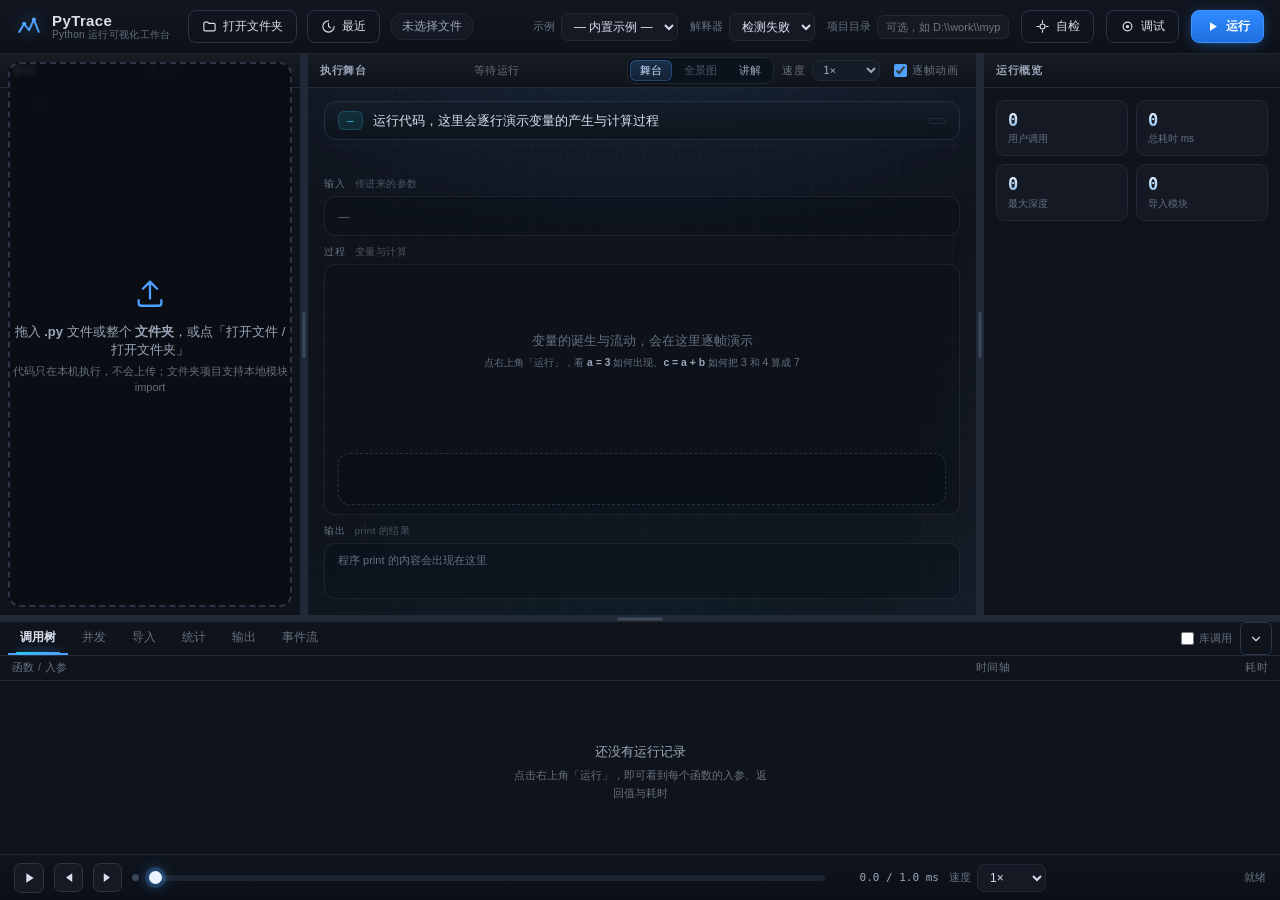
==== commit ea02762c: "Add files via upload" ====
--- a/web/index.html
+++ b/web/index.html
@@ -289,6 +289,7 @@
                   <option value="999">全部</option>
                 </select>
               </label>
+              <button class="btn tiny ghost" id="gvTrim" title="精简：隐藏没参与任何调用关系的文件（大项目默认开启）。再点一次显示全部文件">精简</button>
               <button class="btn tiny ghost" id="gvFit" title="缩放复位到适应窗口">适应</button>
               <button class="btn tiny ghost" id="gvExport"
                       title="把整个项目导出成一份自包含 HTML：全景图 + 依赖表 + 当前文件的逐段讲解">
--- a/web/style.css
+++ b/web/style.css
@@ -63,13 +63,15 @@
   min-width:0;overflow-x:auto;overflow-y:hidden;scrollbar-width:none;
 }
 .topbar::-webkit-scrollbar{display:none}
-.brand{display:flex;align-items:center;gap:10px;min-width:190px}
+.brand{display:flex;align-items:center;gap:10px;min-width:44px}
 .logo{color:var(--accent);display:flex;filter:drop-shadow(0 0 8px rgba(78,161,255,.45))}
-.brand-text{display:flex;flex-direction:column;line-height:1.15}
+.brand-text{display:flex;flex-direction:column;line-height:1.15;white-space:nowrap}
 .brand-text b{font-size:15px;letter-spacing:.4px}
 .brand-text small{font-size:10px;color:var(--dim);letter-spacing:.3px}
 
-.filebar{display:flex;align-items:center;gap:10px;flex:1;min-width:0}
+.filebar{display:flex;align-items:center;gap:10px;flex:1;min-width:48px}
+/* 关键：filebar 被 flex 压到过窄时，里面的 chip 会溢出盒子叠到 runbar 上
+   （重叠的真正来源）；48px 下限保证 chip 至少以省略号形态可见 */
 .chip{
   font-family:var(--mono);font-size:11.5px;
   padding:5px 11px;border-radius:20px;
@@ -83,8 +85,8 @@
 }
 @keyframes simglow{0%,100%{box-shadow:0 0 0 rgba(246,193,119,0)}50%{box-shadow:0 0 14px rgba(246,193,119,.35)}}
 
-.runbar{display:flex;align-items:center;gap:12px;flex:0 1 auto;min-width:0}
-.mini{display:flex;align-items:center;gap:6px;font-size:11px;color:var(--dim);min-width:0;flex:0 1 auto;white-space:nowrap}
+.runbar{display:flex;align-items:center;gap:12px;flex:0 0 auto;min-width:0}
+.mini{display:flex;align-items:center;gap:6px;font-size:11px;color:var(--dim);min-width:0;flex:0 0 auto;white-space:nowrap}
 .mini select,.mini input{
   background:var(--bg-2);border:1px solid var(--line);border-radius:7px;
   padding:5px 8px;color:var(--text);outline:none;
@@ -114,6 +116,7 @@
 .btn.danger:hover{background:#4a1a27}
 .btn.ghost{background:transparent}
 .btn.tiny{padding:2px 8px;font-size:14px;line-height:1.2;border-radius:6px}
+.btn.tiny.on{border-color:#2f8bff;color:var(--accent-2);background:rgba(47,139,255,.08)}
 .btn.icon{padding:6px;border-radius:7px;background:var(--bg-2)}
 .btn.icon:hover{background:var(--bg-3)}
 
@@ -375,6 +378,18 @@
   .layout{grid-template-columns:minmax(240px,.9fr) minmax(360px,1.5fr)}
   .pane-inspect{display:none}
 }
+
+/* ---------- 顶栏窄窗口自适应收纳（JS 实测驱动） ----------
+   固定断点方案已废弃：exe 是 Chrome/Edge --app 窗口，宽度可拖到任意值，
+   且旧版 Edge 不支持 :has()，断点规则会整段失效。
+   现在由 app.js 的 fitTopbar() 实测「内容宽 > 容器宽」后按优先级从低到高
+   逐个隐藏（接入IDE → 参数 → 示例 → 超时 → 验证环境 → 打开文件 → 最近 →
+   打开文件夹），宽了再逐个放回；解释器 / 项目目录 / 自检 / 调试 / 运行 永远保留。
+   极端窄时由 .topbar 的 overflow-x:auto 横向滚动兜底，任何情况下不重叠。 */
+.tb-hide{display:none !important}
+/* 极窄兜底：所有收纳层级用尽仍放不下时，两个下拉压到 120px（点开仍是完整菜单） */
+.topbar.tb-squeeze #interpSel,
+.topbar.tb-squeeze #sampleSel{max-width:120px}
 
 /* ==========================================================================
    动态层：执行流可视化（光路 / 光标 / 扫描 / 流动）
@@ -1338,6 +1353,18 @@
 .ge.call{stroke:#22d3ee;stroke-dasharray:4 3;opacity:.55}
 .ge.hot{stroke:#34d399;opacity:.95;stroke-width:1.7}
 .ge.hot.call{stroke:#22d3ee}
+
+/* 大项目（>45 文件）：连线整体压暗 —— 几百条线全亮 = 一片雾霾，什么都看不清 */
+#gvSvg.big .ge{opacity:.30}
+#gvSvg.big .ge.call{opacity:.20}
+#gvSvg.big .ge.hot{opacity:.95}
+
+/* 聚焦模式：选中一个节点后，其余节点和无关连线退到背景色 */
+#gvSvg .gn,#gvSvg .ge{transition:opacity .18s}
+#gvSvg.focus .ge:not(.hot){opacity:.04}
+#gvSvg.focus .gn:not(.sel){opacity:.24}
+#gvSvg.focus .ge.hot{opacity:.95}
+#gvSvg.big.focus .ge{opacity:.04}
 
 /* 子进程启动边：代码里用字符串路径把它跑起来（subprocess / os.system） */
 .ge.spawn{stroke:#f59e0b;stroke-dasharray:1 3;stroke-width:1.5;opacity:.6}
